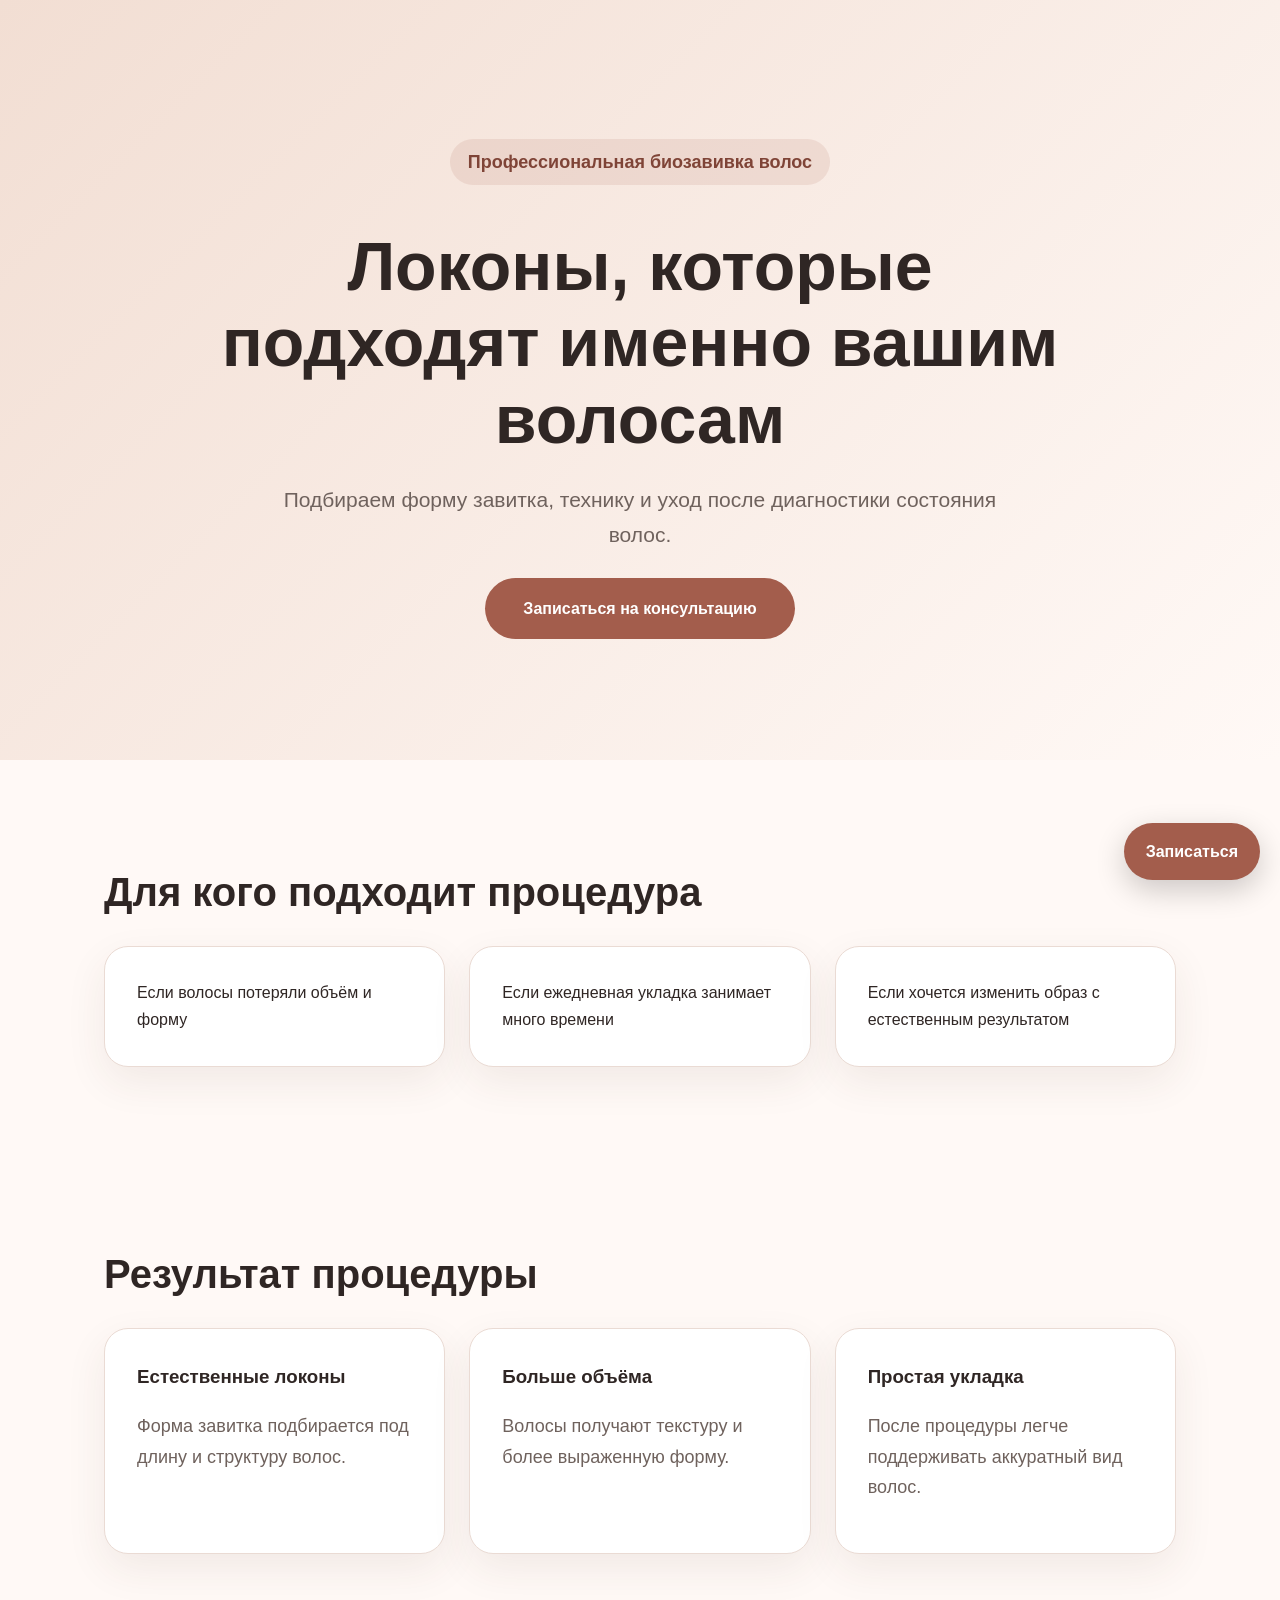
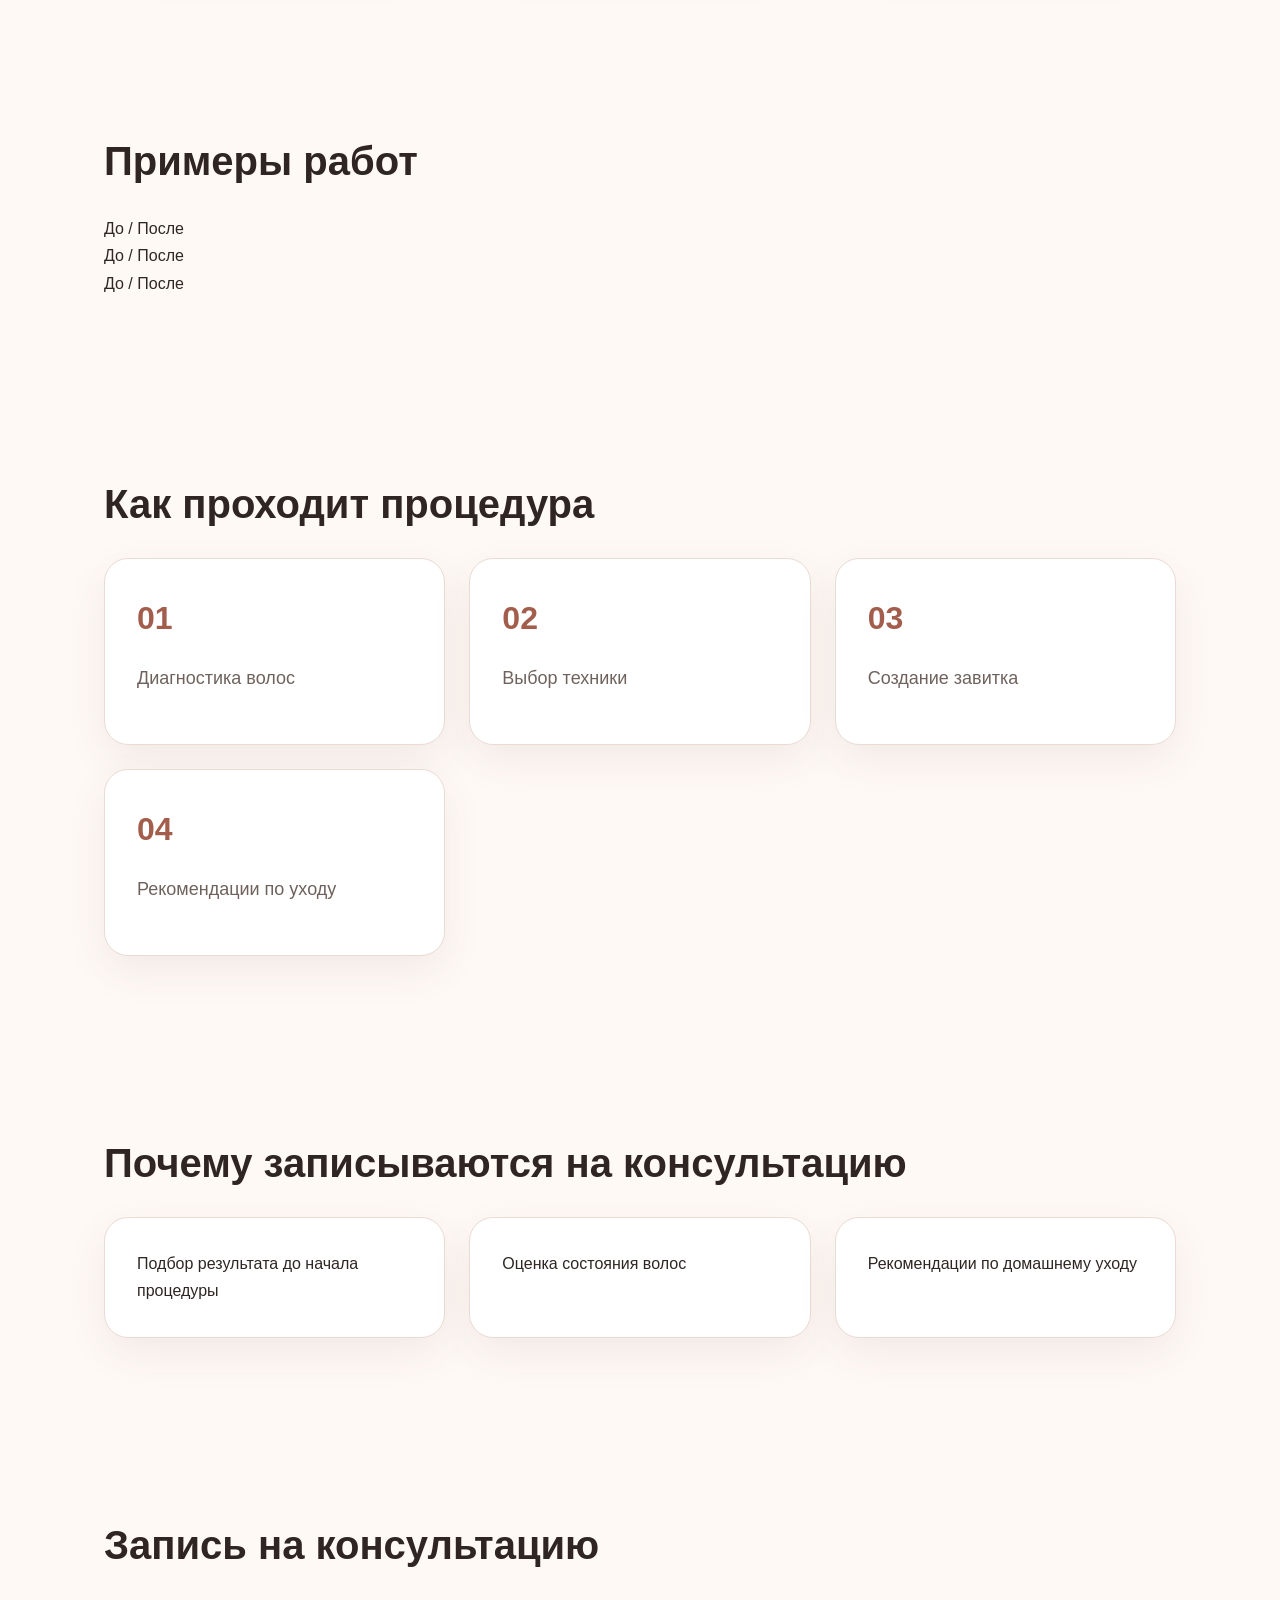
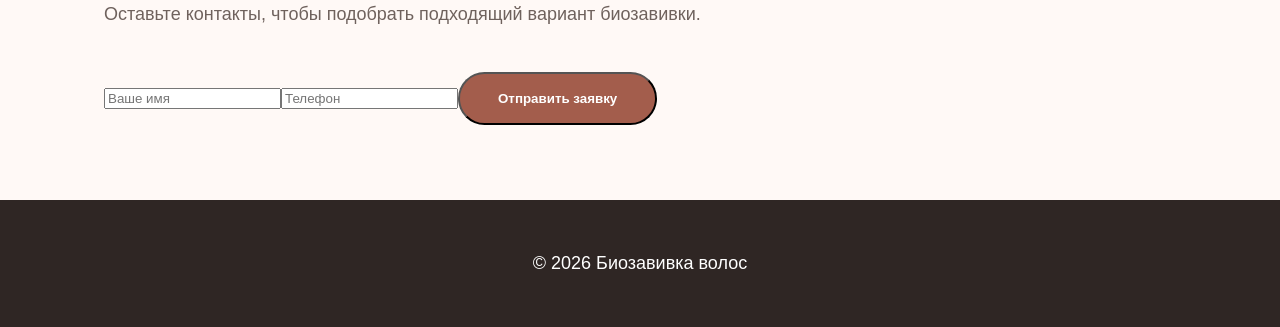
==== index.html @ f4e500db "Connect form interaction script" ====
<!DOCTYPE html>
<html lang="ru">
<head>
<meta charset="UTF-8">
<meta name="viewport" content="width=device-width, initial-scale=1.0">
<title>Биозавивка волос — естественные локоны</title>
<meta name="description" content="Биозавивка волос с индивидуальным подбором завитка, консультацией мастера и уходом после процедуры.">
<meta property="og:title" content="Биозавивка волос — естественные локоны">
<meta property="og:description" content="Подбор техники биозавивки под структуру и длину волос.">
<meta property="og:type" content="website">
<link rel="icon" href="favicon.svg" type="image/svg+xml">
<link rel="stylesheet" href="style.css">
<script type="application/ld+json">
{"@context":"https://schema.org","@type":"BeautySalon","name":"Биозавивка волос","description":"Процедура биозавивки волос с подбором техники и уходом.","serviceType":"Биозавивка волос"}
</script>
</head>
<body>
<header class="hero"><div class="container"><p class="label">Профессиональная биозавивка волос</p><h1>Локоны, которые подходят именно вашим волосам</h1><p class="lead">Подбираем форму завитка, технику и уход после диагностики состояния волос.</p><a class="button" href="#contact">Записаться на консультацию</a></div></header>

<section class="container"><h2>Для кого подходит процедура</h2><div class="cards"><article class="card">Если волосы потеряли объём и форму</article><article class="card">Если ежедневная укладка занимает много времени</article><article class="card">Если хочется изменить образ с естественным результатом</article></div></section>

<section class="container"><h2>Результат процедуры</h2><div class="cards"><article class="card"><h3>Естественные локоны</h3><p>Форма завитка подбирается под длину и структуру волос.</p></article><article class="card"><h3>Больше объёма</h3><p>Волосы получают текстуру и более выраженную форму.</p></article><article class="card"><h3>Простая укладка</h3><p>После процедуры легче поддерживать аккуратный вид волос.</p></article></div></section>

<section class="container"><h2>Примеры работ</h2><div class="gallery"><div class="photo">До / После</div><div class="photo">До / После</div><div class="photo">До / После</div></div></section>

<section class="container"><h2>Как проходит процедура</h2><div class="steps"><div><b>01</b><p>Диагностика волос</p></div><div><b>02</b><p>Выбор техники</p></div><div><b>03</b><p>Создание завитка</p></div><div><b>04</b><p>Рекомендации по уходу</p></div></div></section>

<section class="container"><h2>Почему записываются на консультацию</h2><div class="cards"><article class="card">Подбор результата до начала процедуры</article><article class="card">Оценка состояния волос</article><article class="card">Рекомендации по домашнему уходу</article></div></section>

<section class="container" id="contact"><h2>Запись на консультацию</h2><p>Оставьте контакты, чтобы подобрать подходящий вариант биозавивки.</p><form class="contact-form"><input type="text" placeholder="Ваше имя"><input type="tel" placeholder="Телефон"><button class="button" type="button">Отправить заявку</button></form></section>

<a class="mobile-contact" href="#contact">Записаться</a><footer><p>© 2026 Биозавивка волос</p></footer>
<script src="script.js"></script>
</body>
</html>
---- style.css ----
* { box-sizing: border-box; }

:root {
  --bg: #fff9f6;
  --card: #ffffff;
  --text: #2f2624;
  --muted: #6f625d;
  --accent: #a35d4c;
  --accent-dark: #7f4437;
  --line: #eadbd4;
  --soft: #f6ebe5;
}

body {
  margin: 0;
  font-family: Arial, Helvetica, sans-serif;
  color: var(--text);
  background: var(--bg);
  line-height: 1.7;
}

.container {
  max-width: 1120px;
  margin: 0 auto;
  padding: 75px 24px;
}

.hero {
  min-height: 760px;
  display: flex;
  align-items: center;
  background: linear-gradient(135deg, #f2ded3, #fff9f6);
  position: relative;
}

.hero .container {
  max-width: 900px;
  text-align: center;
}

.label {
  display: inline-block;
  padding: 8px 18px;
  border-radius: 30px;
  background: rgba(163,93,76,.12);
  color: var(--accent-dark);
  font-weight: 700;
}

h1 {
  font-size: clamp(38px, 6vw, 68px);
  line-height: 1.12;
  margin: 25px 0;
}

h2 {
  font-size: clamp(28px, 4vw, 40px);
  line-height: 1.2;
  margin-bottom: 30px;
}

h3 {
  margin-top: 0;
}

p {
  color: var(--muted);
  font-size: 18px;
}

.lead {
  max-width: 760px;
  margin: 0 auto;
  font-size: 21px;
}

.button {
  display: inline-block;
  margin-top: 25px;
  background: var(--accent);
  color: #fff;
  padding: 17px 38px;
  border-radius: 50px;
  text-decoration: none;
  font-weight: 700;
  transition: .3s;
}

.button:hover {
  background: var(--accent-dark);
}

.cards,
.steps {
  display: grid;
  grid-template-columns: repeat(auto-fit, minmax(260px, 1fr));
  gap: 24px;
}

.card,
.steps div {
  background: var(--card);
  padding: 32px;
  border-radius: 24px;
  border: 1px solid var(--line);
  box-shadow: 0 15px 40px rgba(80,50,40,.08);
}

.steps b {
  display: block;
  font-size: 32px;
  color: var(--accent);
}

details {
  background: var(--card);
  border: 1px solid var(--line);
  border-radius: 16px;
  padding: 22px;
  margin-bottom: 15px;
}

summary {
  cursor: pointer;
  font-weight: 700;
}

.contact {
  text-align: center;
  background: var(--soft);
  border-radius: 30px;
  margin-bottom: 40px;
}

footer {
  background: #2f2624;
  color: white;
  text-align: center;
  padding: 30px;
}

footer p {
  color: white;
}

.mobile-contact {
  position: fixed;
  right: 20px;
  bottom: 20px;
  z-index: 10;
  background: var(--accent);
  color: white;
  padding: 15px 22px;
  border-radius: 40px;
  text-decoration: none;
  font-weight: 700;
  box-shadow: 0 10px 30px rgba(0,0,0,.2);
}

@media (max-width: 600px) {
  .container {
    padding: 45px 18px;
  }

  .hero {
    min-height: 620px;
  }

  h1 {
    font-size: 36px;
  }

  .mobile-contact {
    left: 18px;
    right: 18px;
    text-align: center;
  }
}
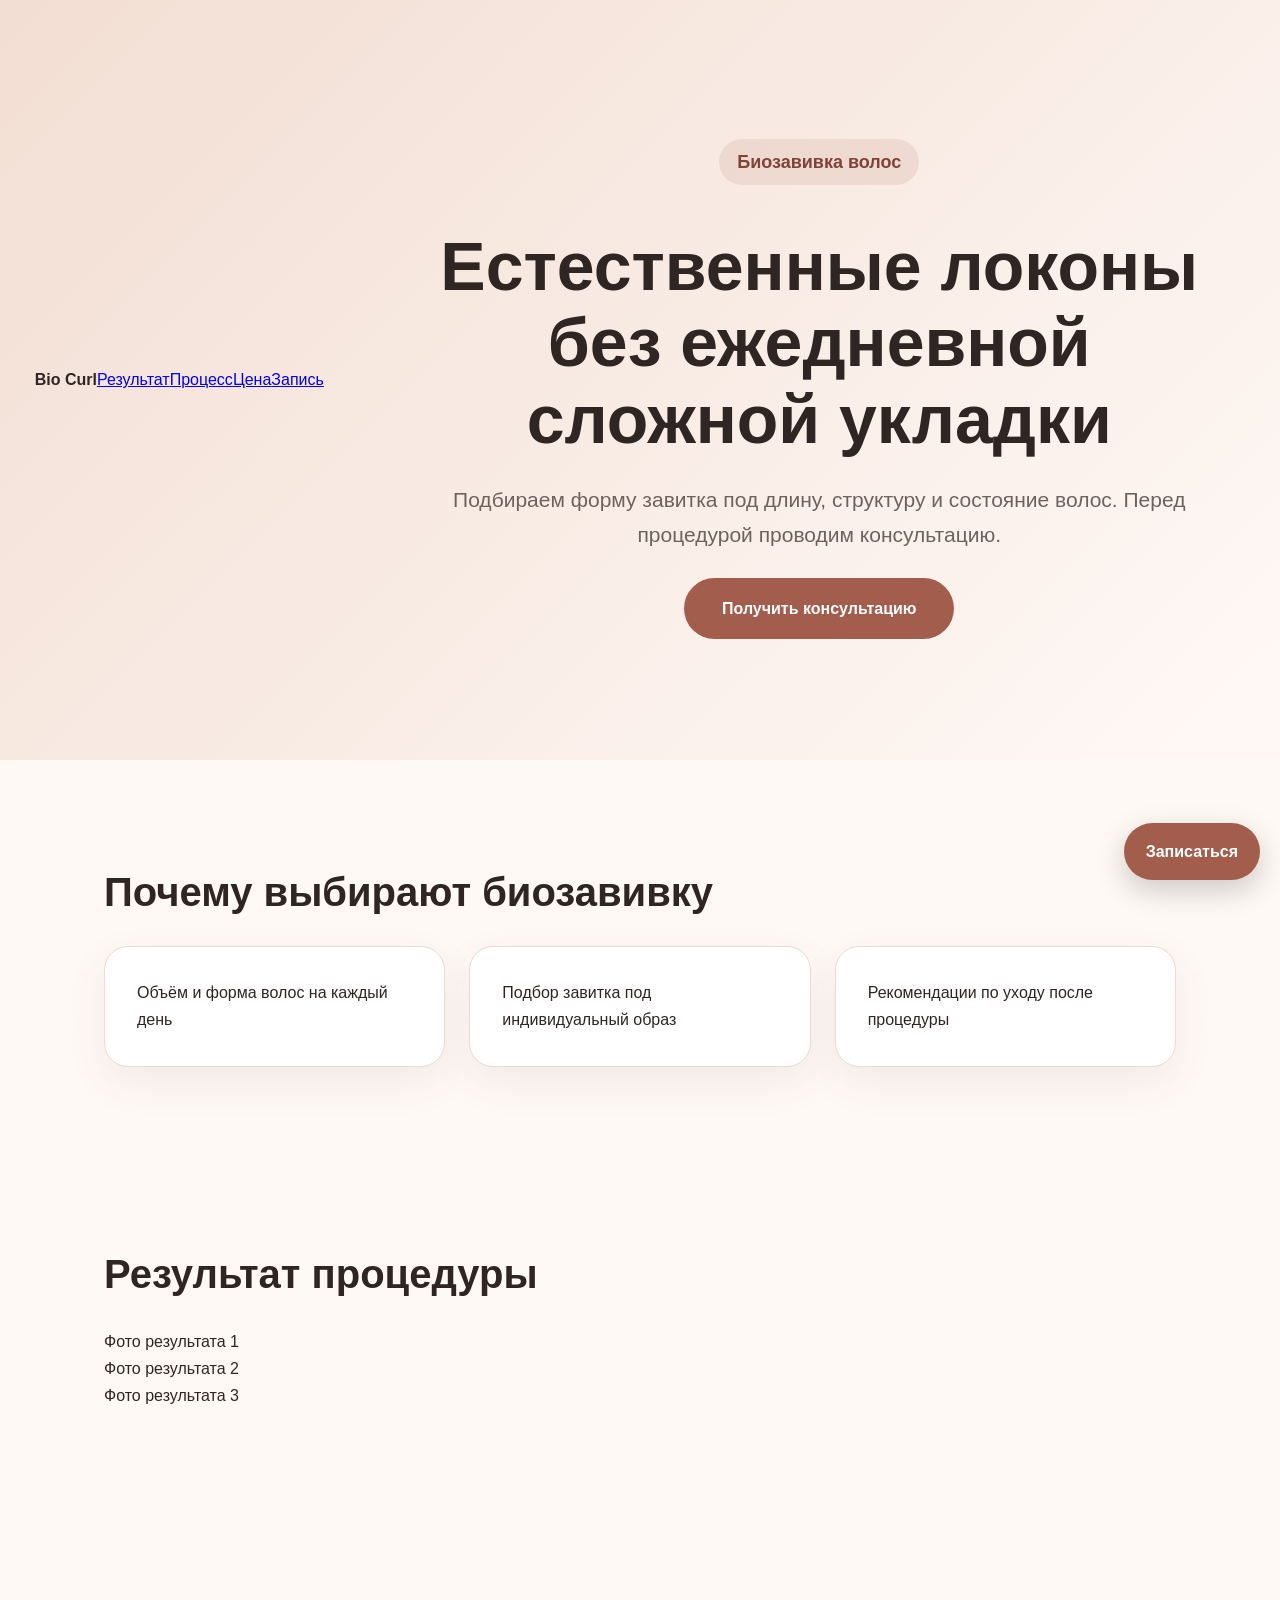
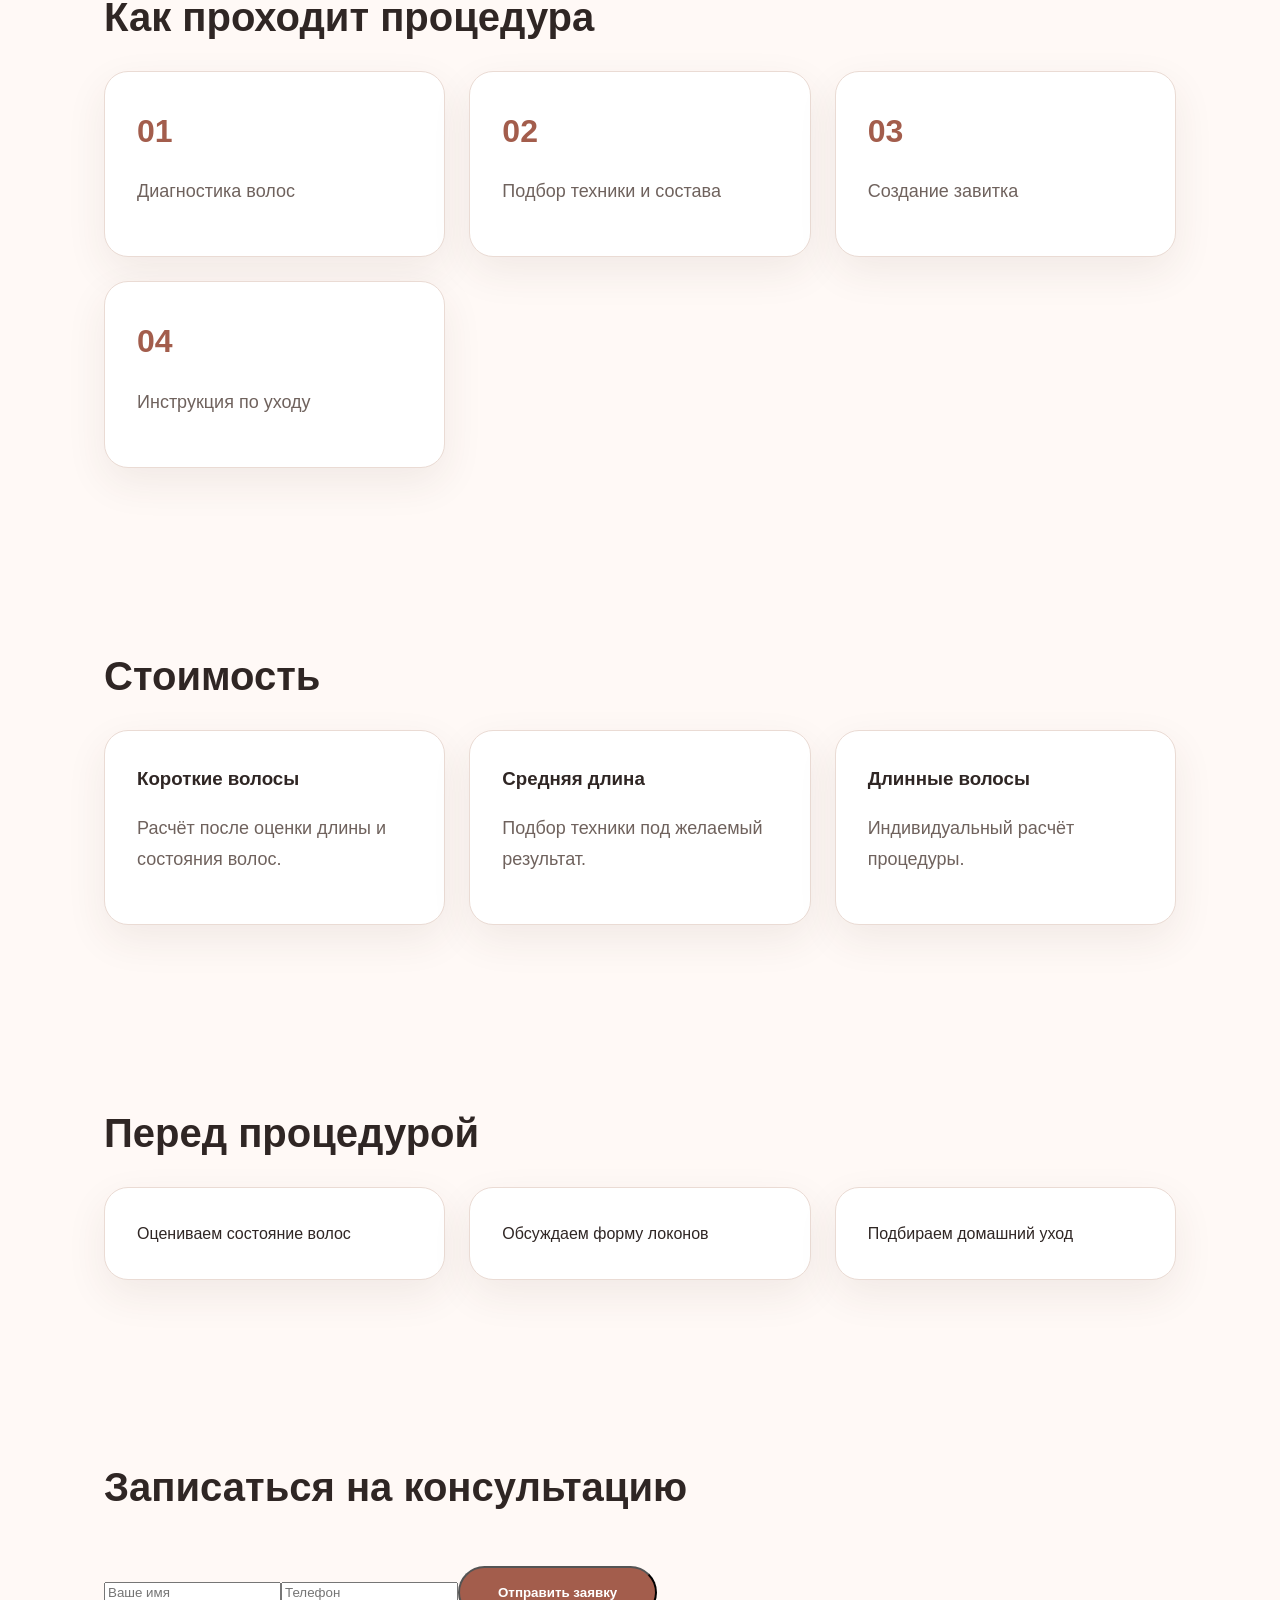
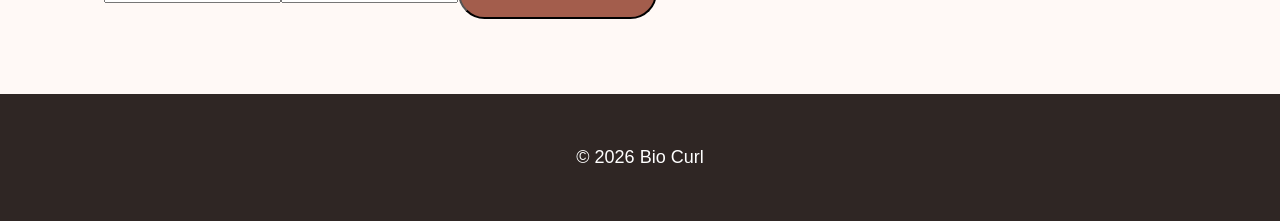
==== commit 914f755f: "Improve landing page sales structure" ====
--- a/index.html
+++ b/index.html
@@ -4,32 +4,22 @@
 <meta charset="UTF-8">
 <meta name="viewport" content="width=device-width, initial-scale=1.0">
 <title>Биозавивка волос — естественные локоны</title>
-<meta name="description" content="Биозавивка волос с индивидуальным подбором завитка, консультацией мастера и уходом после процедуры.">
-<meta property="og:title" content="Биозавивка волос — естественные локоны">
-<meta property="og:description" content="Подбор техники биозавивки под структуру и длину волос.">
-<meta property="og:type" content="website">
+<meta name="description" content="Биозавивка волос с подбором техники, консультацией мастера и уходом после процедуры.">
 <link rel="icon" href="favicon.svg" type="image/svg+xml">
 <link rel="stylesheet" href="style.css">
-<script type="application/ld+json">
-{"@context":"https://schema.org","@type":"BeautySalon","name":"Биозавивка волос","description":"Процедура биозавивки волос с подбором техники и уходом.","serviceType":"Биозавивка волос"}
-</script>
 </head>
 <body>
-<header class="hero"><div class="container"><p class="label">Профессиональная биозавивка волос</p><h1>Локоны, которые подходят именно вашим волосам</h1><p class="lead">Подбираем форму завитка, технику и уход после диагностики состояния волос.</p><a class="button" href="#contact">Записаться на консультацию</a></div></header>
-
-<section class="container"><h2>Для кого подходит процедура</h2><div class="cards"><article class="card">Если волосы потеряли объём и форму</article><article class="card">Если ежедневная укладка занимает много времени</article><article class="card">Если хочется изменить образ с естественным результатом</article></div></section>
-
-<section class="container"><h2>Результат процедуры</h2><div class="cards"><article class="card"><h3>Естественные локоны</h3><p>Форма завитка подбирается под длину и структуру волос.</p></article><article class="card"><h3>Больше объёма</h3><p>Волосы получают текстуру и более выраженную форму.</p></article><article class="card"><h3>Простая укладка</h3><p>После процедуры легче поддерживать аккуратный вид волос.</p></article></div></section>
-
-<section class="container"><h2>Примеры работ</h2><div class="gallery"><div class="photo">До / После</div><div class="photo">До / После</div><div class="photo">До / После</div></div></section>
-
-<section class="container"><h2>Как проходит процедура</h2><div class="steps"><div><b>01</b><p>Диагностика волос</p></div><div><b>02</b><p>Выбор техники</p></div><div><b>03</b><p>Создание завитка</p></div><div><b>04</b><p>Рекомендации по уходу</p></div></div></section>
-
-<section class="container"><h2>Почему записываются на консультацию</h2><div class="cards"><article class="card">Подбор результата до начала процедуры</article><article class="card">Оценка состояния волос</article><article class="card">Рекомендации по домашнему уходу</article></div></section>
-
-<section class="container" id="contact"><h2>Запись на консультацию</h2><p>Оставьте контакты, чтобы подобрать подходящий вариант биозавивки.</p><form class="contact-form"><input type="text" placeholder="Ваше имя"><input type="tel" placeholder="Телефон"><button class="button" type="button">Отправить заявку</button></form></section>
-
-<a class="mobile-contact" href="#contact">Записаться</a><footer><p>© 2026 Биозавивка волос</p></footer>
+<header class="hero">
+<nav class="container nav"><strong>Bio Curl</strong><a href="#results">Результат</a><a href="#process">Процесс</a><a href="#price">Цена</a><a href="#contact">Запись</a></nav>
+<div class="container"><p class="label">Биозавивка волос</p><h1>Естественные локоны без ежедневной сложной укладки</h1><p class="lead">Подбираем форму завитка под длину, структуру и состояние волос. Перед процедурой проводим консультацию.</p><a class="button" href="#contact">Получить консультацию</a></div>
+</header>
+<section class="container"><h2>Почему выбирают биозавивку</h2><div class="cards"><div class="card">Объём и форма волос на каждый день</div><div class="card">Подбор завитка под индивидуальный образ</div><div class="card">Рекомендации по уходу после процедуры</div></div></section>
+<section class="container" id="results"><h2>Результат процедуры</h2><div class="gallery"><div class="photo">Фото результата 1</div><div class="photo">Фото результата 2</div><div class="photo">Фото результата 3</div></div></section>
+<section class="container" id="process"><h2>Как проходит процедура</h2><div class="steps"><div><b>01</b><p>Диагностика волос</p></div><div><b>02</b><p>Подбор техники и состава</p></div><div><b>03</b><p>Создание завитка</p></div><div><b>04</b><p>Инструкция по уходу</p></div></div></section>
+<section class="container" id="price"><h2>Стоимость</h2><div class="cards"><div class="card"><h3>Короткие волосы</h3><p>Расчёт после оценки длины и состояния волос.</p></div><div class="card"><h3>Средняя длина</h3><p>Подбор техники под желаемый результат.</p></div><div class="card"><h3>Длинные волосы</h3><p>Индивидуальный расчёт процедуры.</p></div></div></section>
+<section class="container"><h2>Перед процедурой</h2><div class="cards"><div class="card">Оцениваем состояние волос</div><div class="card">Обсуждаем форму локонов</div><div class="card">Подбираем домашний уход</div></div></section>
+<section class="container" id="contact"><h2>Записаться на консультацию</h2><form class="contact-form"><input type="text" placeholder="Ваше имя"><input type="tel" placeholder="Телефон"><button class="button" type="button">Отправить заявку</button></form></section>
+<a class="mobile-contact" href="#contact">Записаться</a><footer><p>© 2026 Bio Curl</p></footer>
 <script src="script.js"></script>
 </body>
 </html>
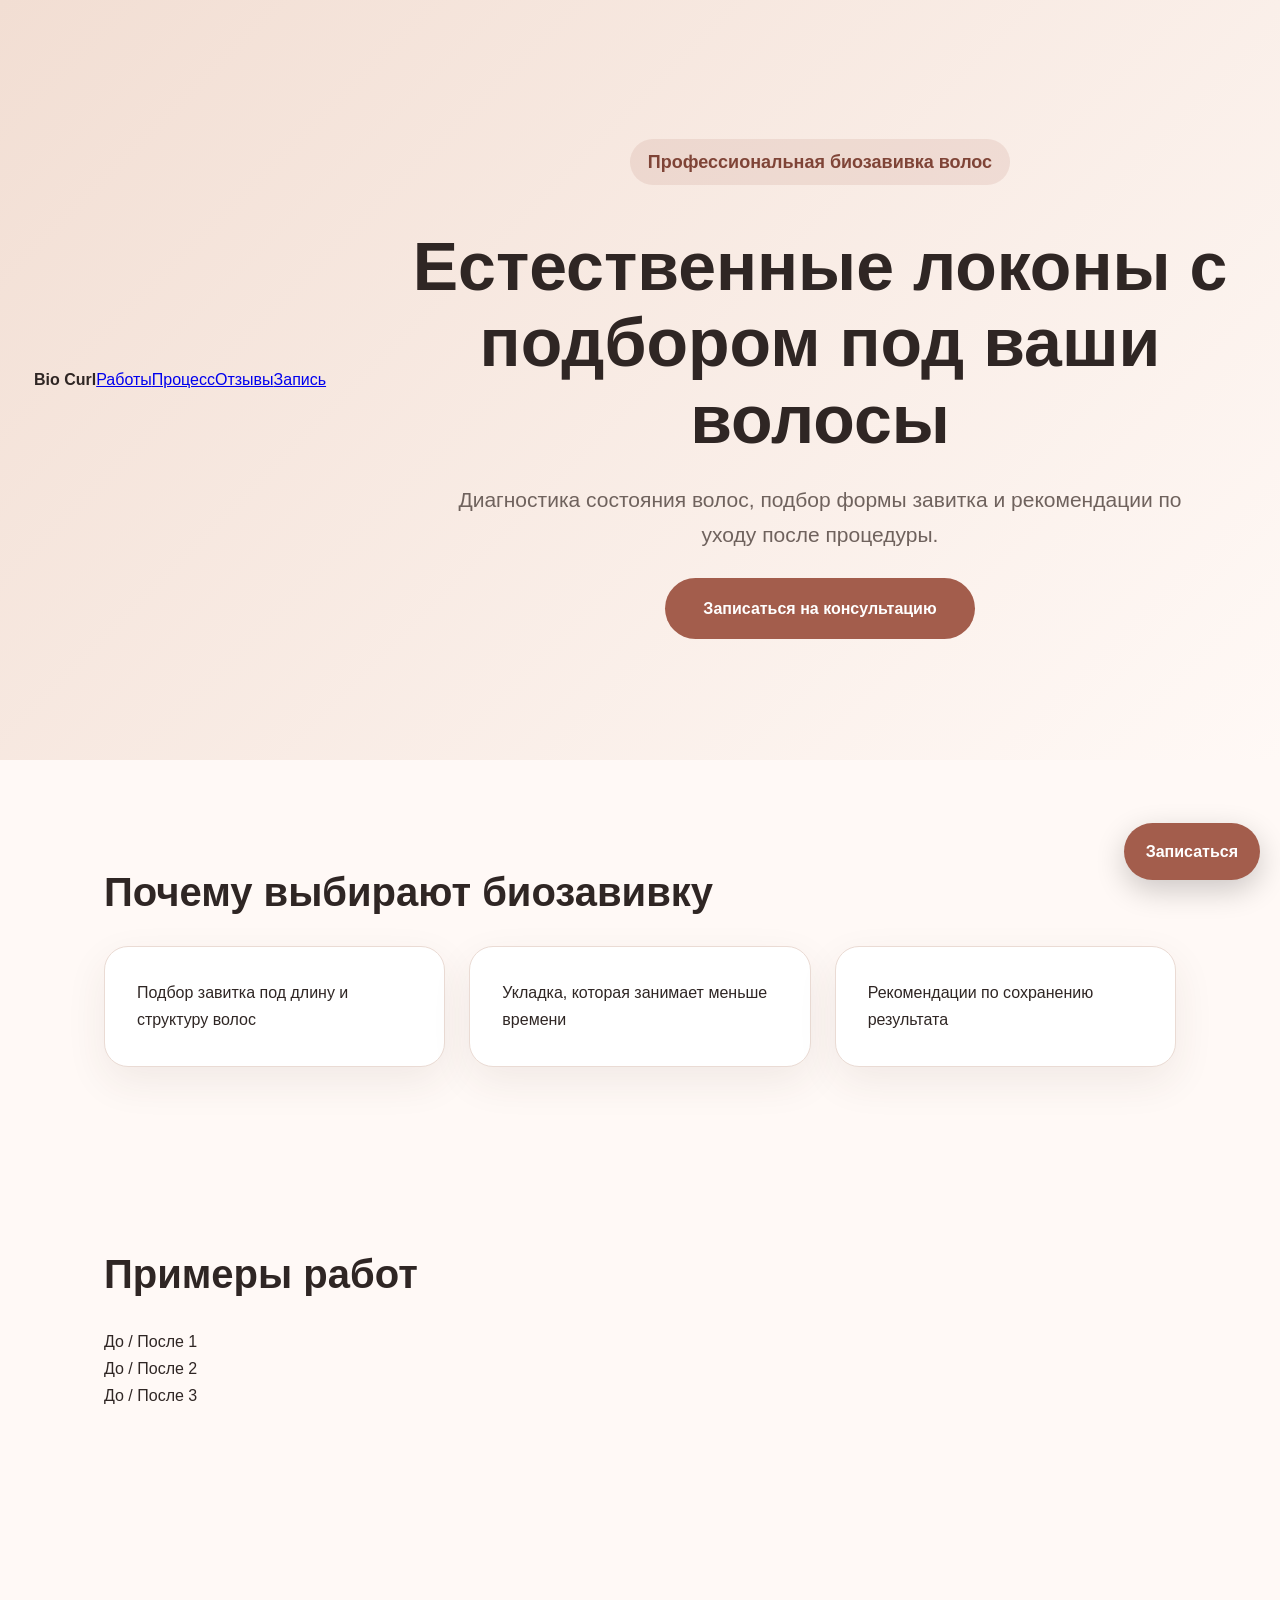
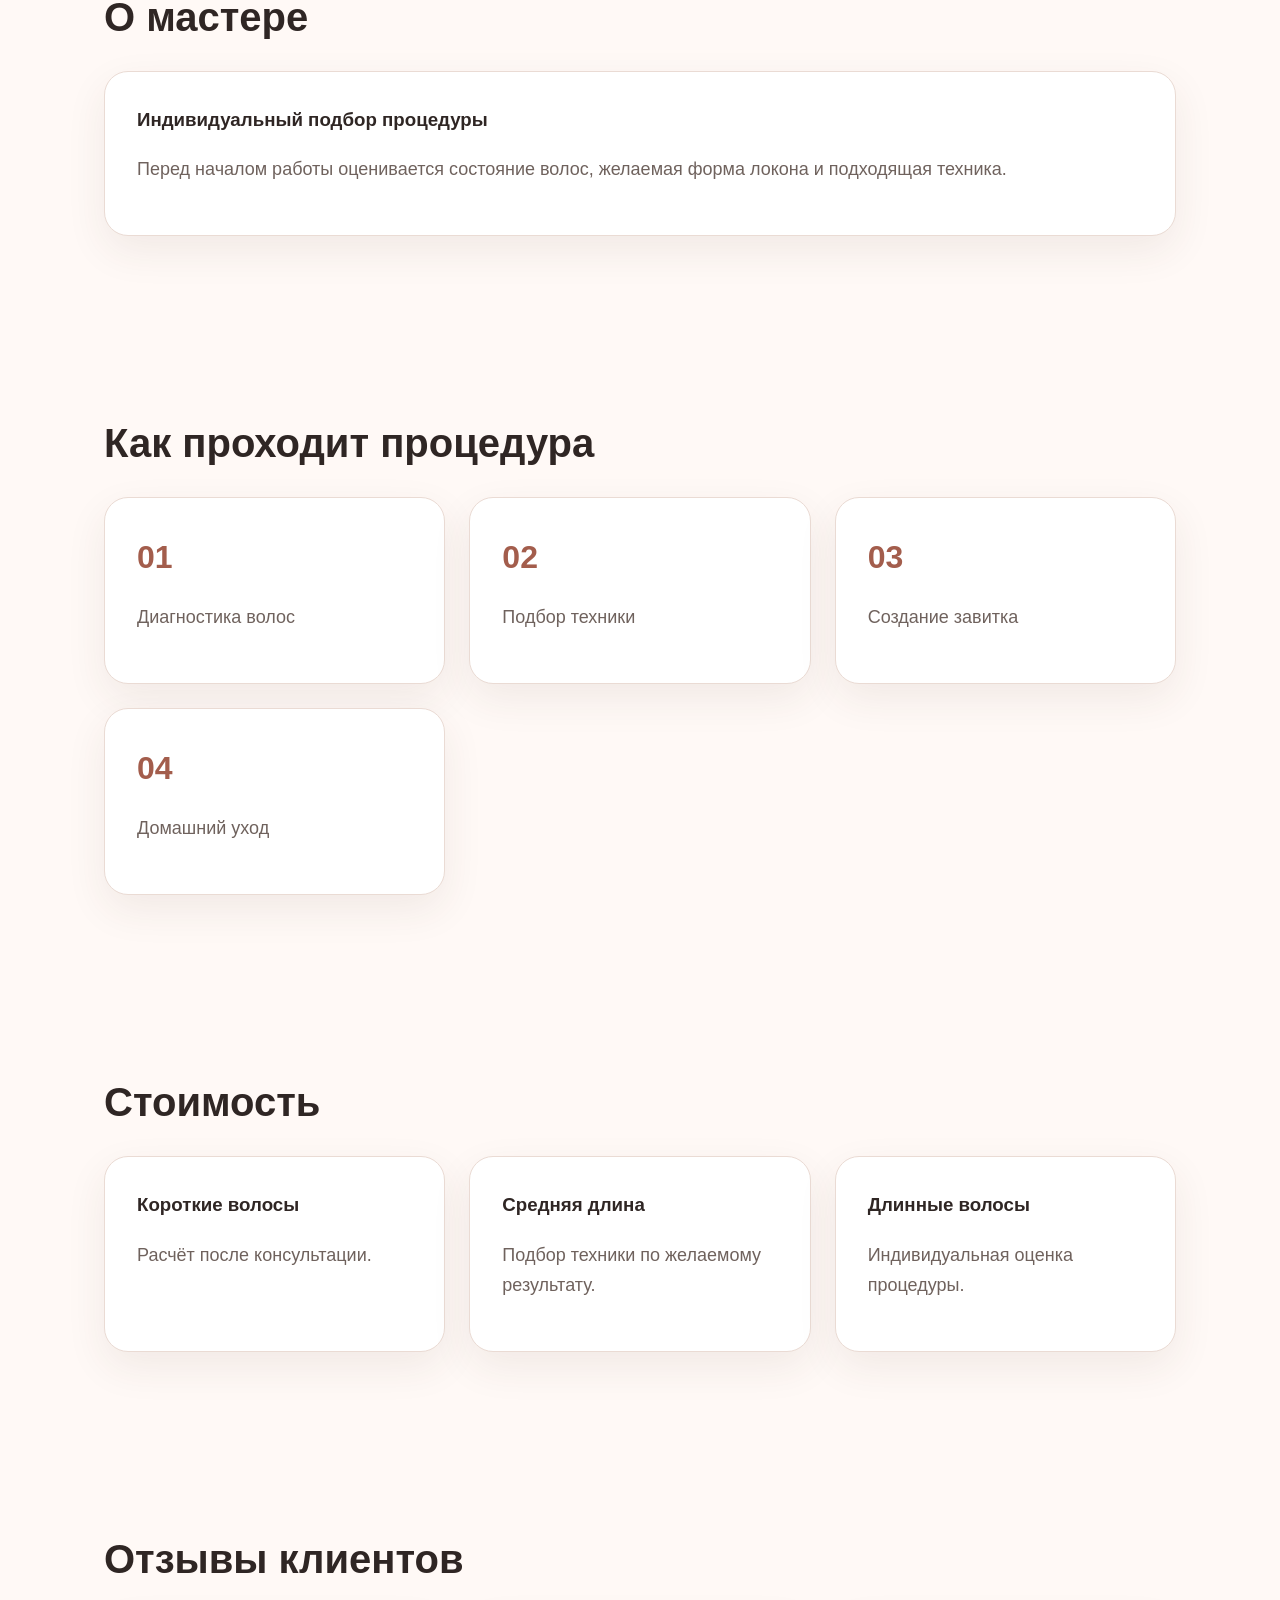
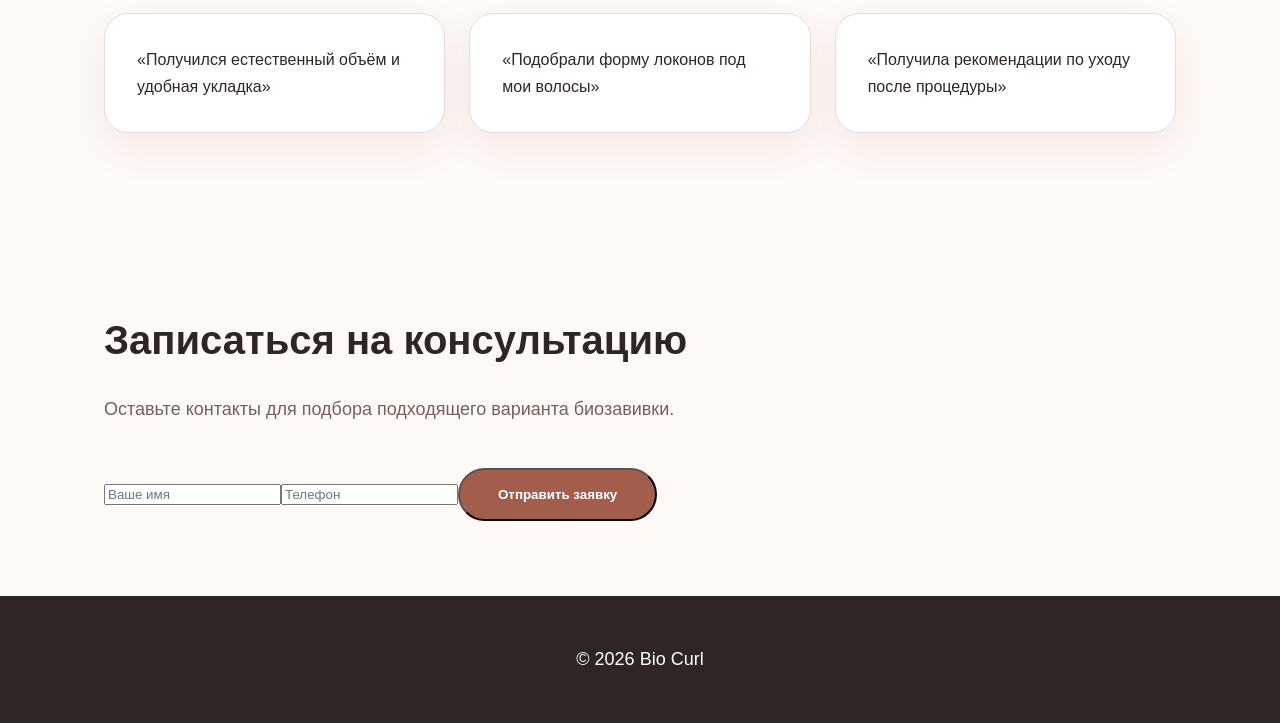
==== commit f88d416f: "Add trust and conversion sections to bio curl landing page" ====
--- a/index.html
+++ b/index.html
@@ -4,22 +4,37 @@
 <meta charset="UTF-8">
 <meta name="viewport" content="width=device-width, initial-scale=1.0">
 <title>Биозавивка волос — естественные локоны</title>
-<meta name="description" content="Биозавивка волос с подбором техники, консультацией мастера и уходом после процедуры.">
+<meta name="description" content="Профессиональная биозавивка волос с подбором техники, консультацией и уходом после процедуры.">
 <link rel="icon" href="favicon.svg" type="image/svg+xml">
 <link rel="stylesheet" href="style.css">
 </head>
 <body>
 <header class="hero">
-<nav class="container nav"><strong>Bio Curl</strong><a href="#results">Результат</a><a href="#process">Процесс</a><a href="#price">Цена</a><a href="#contact">Запись</a></nav>
-<div class="container"><p class="label">Биозавивка волос</p><h1>Естественные локоны без ежедневной сложной укладки</h1><p class="lead">Подбираем форму завитка под длину, структуру и состояние волос. Перед процедурой проводим консультацию.</p><a class="button" href="#contact">Получить консультацию</a></div>
+<nav class="container nav"><strong>Bio Curl</strong><a href="#results">Работы</a><a href="#process">Процесс</a><a href="#reviews">Отзывы</a><a href="#contact">Запись</a></nav>
+<div class="container">
+<p class="label">Профессиональная биозавивка волос</p>
+<h1>Естественные локоны с подбором под ваши волосы</h1>
+<p class="lead">Диагностика состояния волос, подбор формы завитка и рекомендации по уходу после процедуры.</p>
+<a class="button" href="#contact">Записаться на консультацию</a>
+</div>
 </header>
-<section class="container"><h2>Почему выбирают биозавивку</h2><div class="cards"><div class="card">Объём и форма волос на каждый день</div><div class="card">Подбор завитка под индивидуальный образ</div><div class="card">Рекомендации по уходу после процедуры</div></div></section>
-<section class="container" id="results"><h2>Результат процедуры</h2><div class="gallery"><div class="photo">Фото результата 1</div><div class="photo">Фото результата 2</div><div class="photo">Фото результата 3</div></div></section>
-<section class="container" id="process"><h2>Как проходит процедура</h2><div class="steps"><div><b>01</b><p>Диагностика волос</p></div><div><b>02</b><p>Подбор техники и состава</p></div><div><b>03</b><p>Создание завитка</p></div><div><b>04</b><p>Инструкция по уходу</p></div></div></section>
-<section class="container" id="price"><h2>Стоимость</h2><div class="cards"><div class="card"><h3>Короткие волосы</h3><p>Расчёт после оценки длины и состояния волос.</p></div><div class="card"><h3>Средняя длина</h3><p>Подбор техники под желаемый результат.</p></div><div class="card"><h3>Длинные волосы</h3><p>Индивидуальный расчёт процедуры.</p></div></div></section>
-<section class="container"><h2>Перед процедурой</h2><div class="cards"><div class="card">Оцениваем состояние волос</div><div class="card">Обсуждаем форму локонов</div><div class="card">Подбираем домашний уход</div></div></section>
-<section class="container" id="contact"><h2>Записаться на консультацию</h2><form class="contact-form"><input type="text" placeholder="Ваше имя"><input type="tel" placeholder="Телефон"><button class="button" type="button">Отправить заявку</button></form></section>
-<a class="mobile-contact" href="#contact">Записаться</a><footer><p>© 2026 Bio Curl</p></footer>
+
+<section class="container"><h2>Почему выбирают биозавивку</h2><div class="cards"><div class="card">Подбор завитка под длину и структуру волос</div><div class="card">Укладка, которая занимает меньше времени</div><div class="card">Рекомендации по сохранению результата</div></div></section>
+
+<section class="container" id="results"><h2>Примеры работ</h2><div class="gallery"><div class="photo">До / После 1</div><div class="photo">До / После 2</div><div class="photo">До / После 3</div></div></section>
+
+<section class="container"><h2>О мастере</h2><div class="card"><h3>Индивидуальный подбор процедуры</h3><p>Перед началом работы оценивается состояние волос, желаемая форма локона и подходящая техника.</p></div></section>
+
+<section class="container" id="process"><h2>Как проходит процедура</h2><div class="steps"><div><b>01</b><p>Диагностика волос</p></div><div><b>02</b><p>Подбор техники</p></div><div><b>03</b><p>Создание завитка</p></div><div><b>04</b><p>Домашний уход</p></div></div></section>
+
+<section class="container"><h2>Стоимость</h2><div class="cards"><div class="card"><h3>Короткие волосы</h3><p>Расчёт после консультации.</p></div><div class="card"><h3>Средняя длина</h3><p>Подбор техники по желаемому результату.</p></div><div class="card"><h3>Длинные волосы</h3><p>Индивидуальная оценка процедуры.</p></div></div></section>
+
+<section class="container" id="reviews"><h2>Отзывы клиентов</h2><div class="cards"><div class="card">«Получился естественный объём и удобная укладка»</div><div class="card">«Подобрали форму локонов под мои волосы»</div><div class="card">«Получила рекомендации по уходу после процедуры»</div></div></section>
+
+<section class="container" id="contact"><h2>Записаться на консультацию</h2><p>Оставьте контакты для подбора подходящего варианта биозавивки.</p><form class="contact-form"><input type="text" placeholder="Ваше имя"><input type="tel" placeholder="Телефон"><button class="button" type="button">Отправить заявку</button></form></section>
+
+<a class="mobile-contact" href="#contact">Записаться</a>
+<footer><p>© 2026 Bio Curl</p></footer>
 <script src="script.js"></script>
 </body>
 </html>
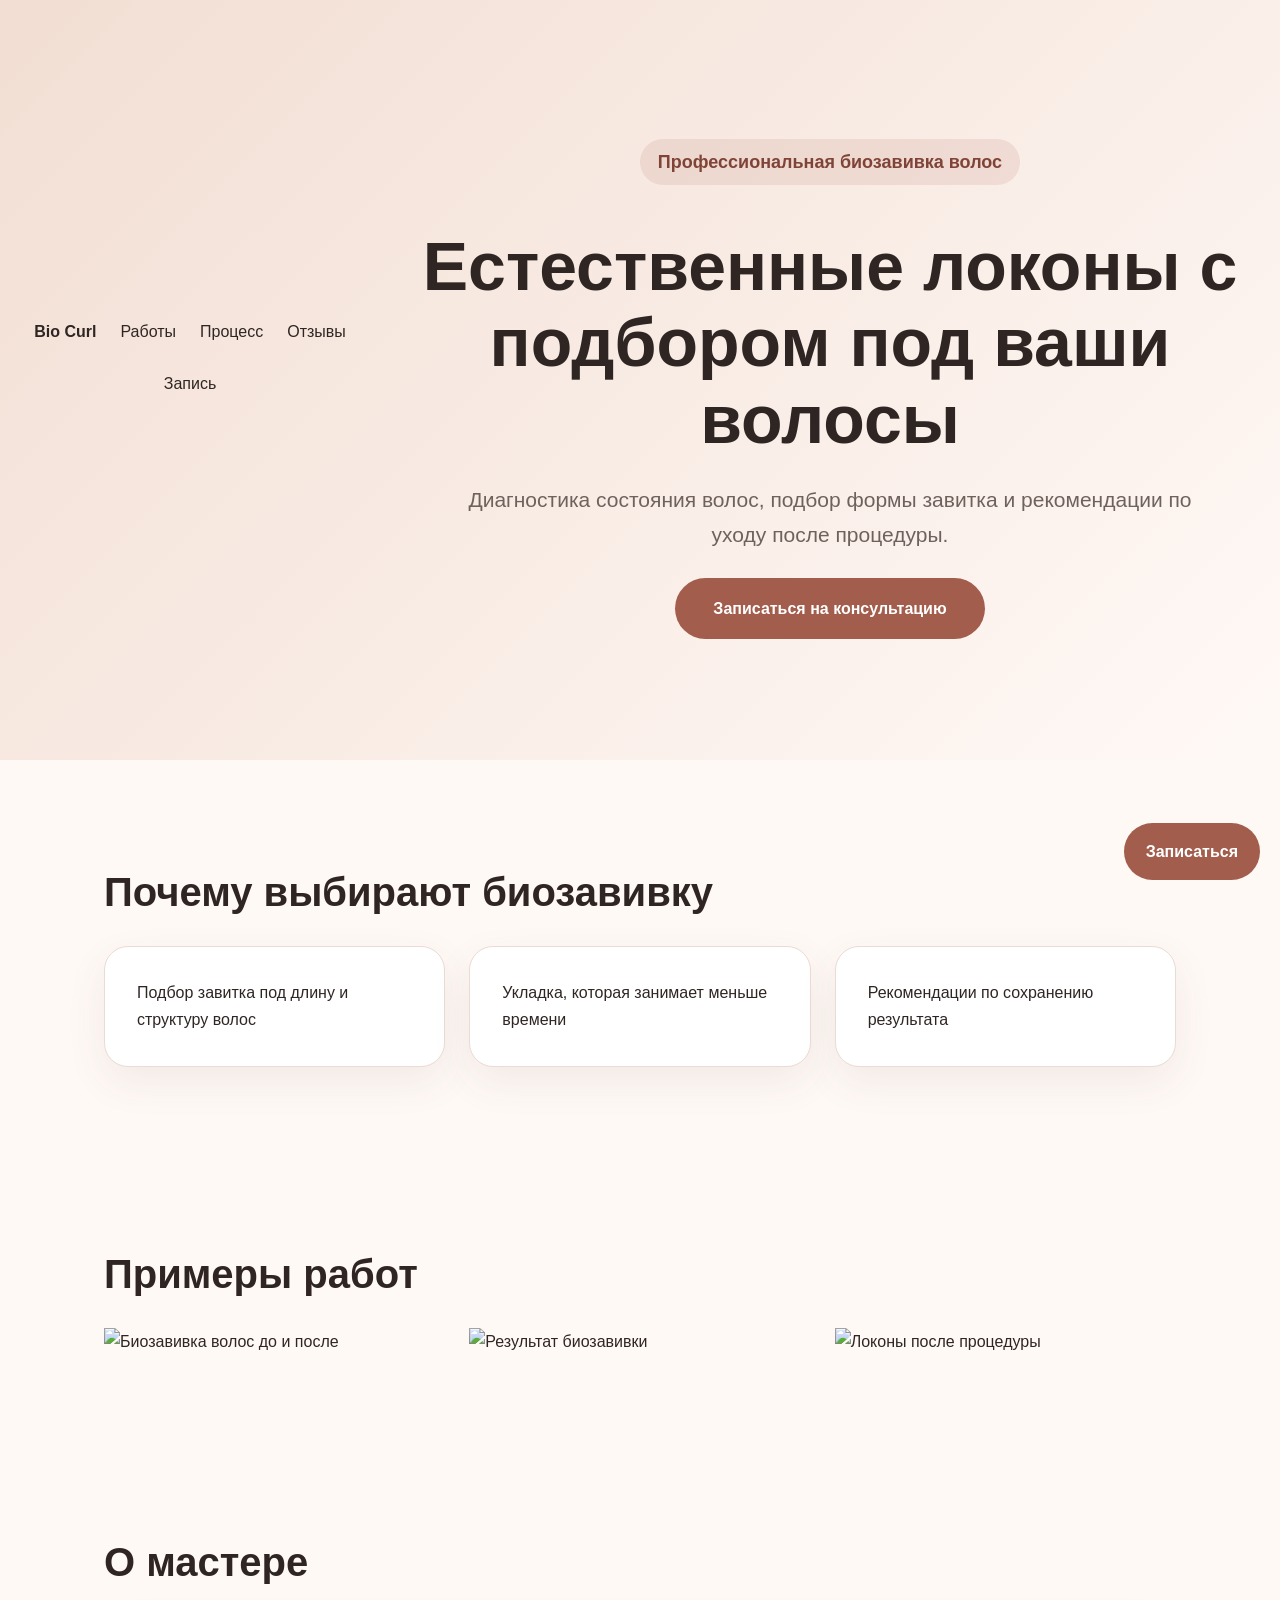
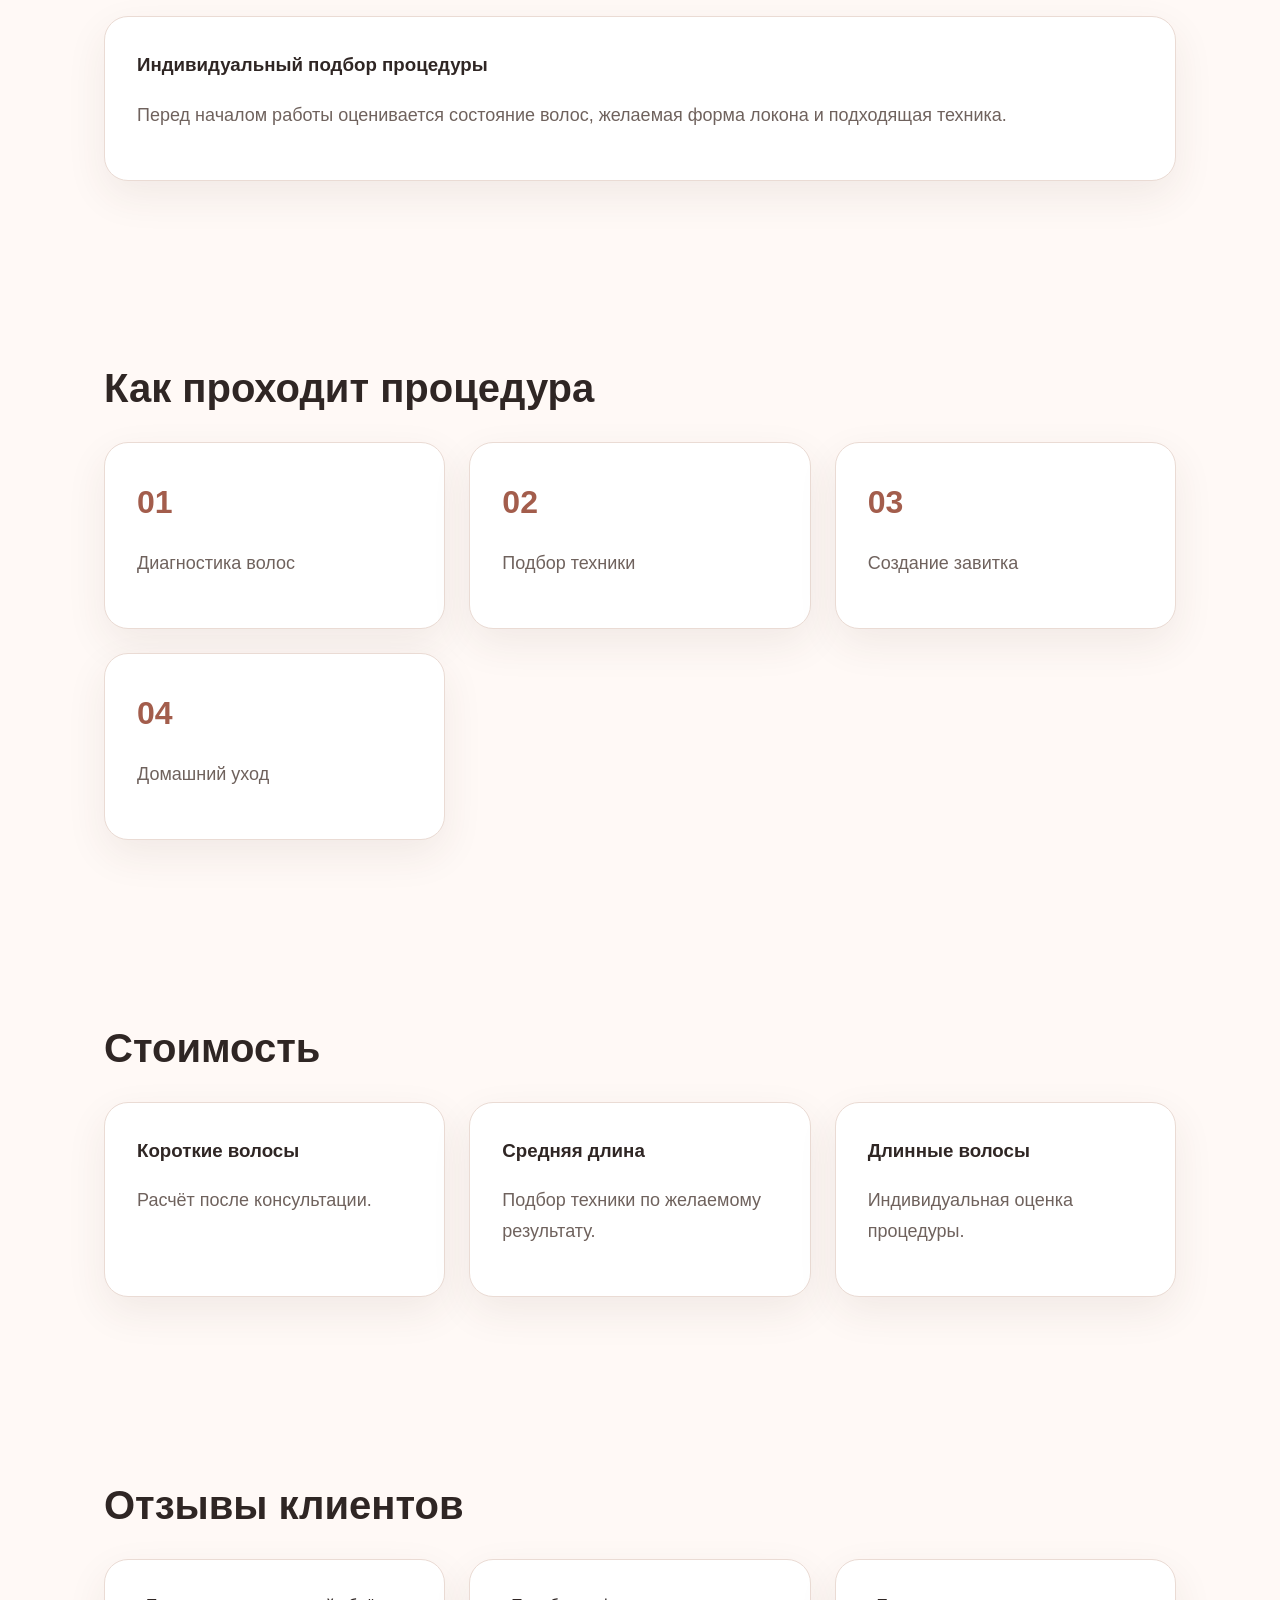
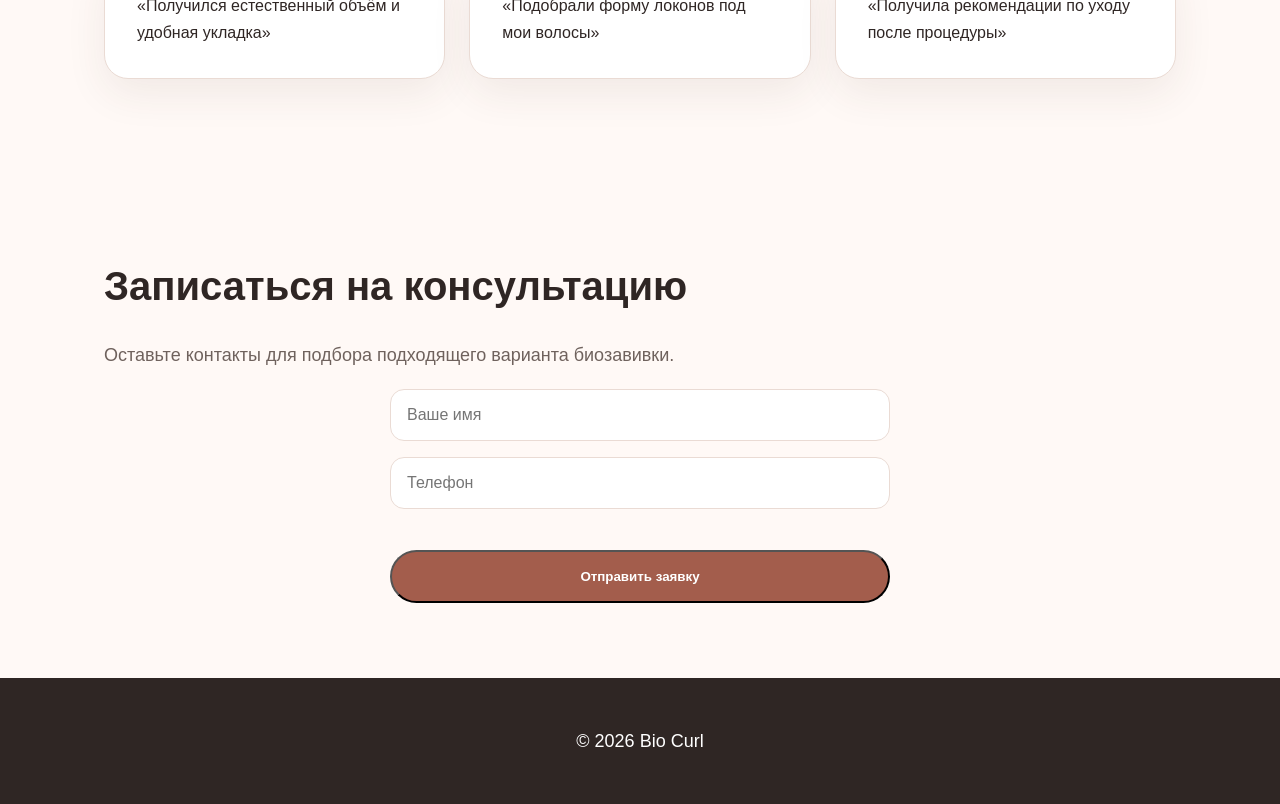
==== commit 30240e4a: "Replace gallery placeholders with image structure" ====
--- a/index.html
+++ b/index.html
@@ -11,30 +11,14 @@
 <body>
 <header class="hero">
 <nav class="container nav"><strong>Bio Curl</strong><a href="#results">Работы</a><a href="#process">Процесс</a><a href="#reviews">Отзывы</a><a href="#contact">Запись</a></nav>
-<div class="container">
-<p class="label">Профессиональная биозавивка волос</p>
-<h1>Естественные локоны с подбором под ваши волосы</h1>
-<p class="lead">Диагностика состояния волос, подбор формы завитка и рекомендации по уходу после процедуры.</p>
-<a class="button" href="#contact">Записаться на консультацию</a>
-</div>
+<div class="container"><p class="label">Профессиональная биозавивка волос</p><h1>Естественные локоны с подбором под ваши волосы</h1><p class="lead">Диагностика состояния волос, подбор формы завитка и рекомендации по уходу после процедуры.</p><a class="button" href="#contact">Записаться на консультацию</a></div>
 </header>
-
 <section class="container"><h2>Почему выбирают биозавивку</h2><div class="cards"><div class="card">Подбор завитка под длину и структуру волос</div><div class="card">Укладка, которая занимает меньше времени</div><div class="card">Рекомендации по сохранению результата</div></div></section>
-
-<section class="container" id="results"><h2>Примеры работ</h2><div class="gallery"><div class="photo">До / После 1</div><div class="photo">До / После 2</div><div class="photo">До / После 3</div></div></section>
-
+<section class="container" id="results"><h2>Примеры работ</h2><div class="gallery"><img src="assets/images/before-after-1.jpg" alt="Биозавивка волос до и после"><img src="assets/images/before-after-2.jpg" alt="Результат биозавивки"><img src="assets/images/before-after-3.jpg" alt="Локоны после процедуры"></div></section>
 <section class="container"><h2>О мастере</h2><div class="card"><h3>Индивидуальный подбор процедуры</h3><p>Перед началом работы оценивается состояние волос, желаемая форма локона и подходящая техника.</p></div></section>
-
 <section class="container" id="process"><h2>Как проходит процедура</h2><div class="steps"><div><b>01</b><p>Диагностика волос</p></div><div><b>02</b><p>Подбор техники</p></div><div><b>03</b><p>Создание завитка</p></div><div><b>04</b><p>Домашний уход</p></div></div></section>
-
 <section class="container"><h2>Стоимость</h2><div class="cards"><div class="card"><h3>Короткие волосы</h3><p>Расчёт после консультации.</p></div><div class="card"><h3>Средняя длина</h3><p>Подбор техники по желаемому результату.</p></div><div class="card"><h3>Длинные волосы</h3><p>Индивидуальная оценка процедуры.</p></div></div></section>
-
 <section class="container" id="reviews"><h2>Отзывы клиентов</h2><div class="cards"><div class="card">«Получился естественный объём и удобная укладка»</div><div class="card">«Подобрали форму локонов под мои волосы»</div><div class="card">«Получила рекомендации по уходу после процедуры»</div></div></section>
-
 <section class="container" id="contact"><h2>Записаться на консультацию</h2><p>Оставьте контакты для подбора подходящего варианта биозавивки.</p><form class="contact-form"><input type="text" placeholder="Ваше имя"><input type="tel" placeholder="Телефон"><button class="button" type="button">Отправить заявку</button></form></section>
-
-<a class="mobile-contact" href="#contact">Записаться</a>
-<footer><p>© 2026 Bio Curl</p></footer>
-<script src="script.js"></script>
-</body>
+<a class="mobile-contact" href="#contact">Записаться</a><footer><p>© 2026 Bio Curl</p></footer><script src="script.js"></script></body>
 </html>
--- a/style.css
+++ b/style.css
@@ -11,168 +11,29 @@
   --soft: #f6ebe5;
 }
 
-body {
-  margin: 0;
-  font-family: Arial, Helvetica, sans-serif;
-  color: var(--text);
-  background: var(--bg);
-  line-height: 1.7;
-}
-
-.container {
-  max-width: 1120px;
-  margin: 0 auto;
-  padding: 75px 24px;
-}
-
-.hero {
-  min-height: 760px;
-  display: flex;
-  align-items: center;
-  background: linear-gradient(135deg, #f2ded3, #fff9f6);
-  position: relative;
-}
-
-.hero .container {
-  max-width: 900px;
-  text-align: center;
-}
-
-.label {
-  display: inline-block;
-  padding: 8px 18px;
-  border-radius: 30px;
-  background: rgba(163,93,76,.12);
-  color: var(--accent-dark);
-  font-weight: 700;
-}
-
-h1 {
-  font-size: clamp(38px, 6vw, 68px);
-  line-height: 1.12;
-  margin: 25px 0;
-}
-
-h2 {
-  font-size: clamp(28px, 4vw, 40px);
-  line-height: 1.2;
-  margin-bottom: 30px;
-}
-
-h3 {
-  margin-top: 0;
-}
-
-p {
-  color: var(--muted);
-  font-size: 18px;
-}
-
-.lead {
-  max-width: 760px;
-  margin: 0 auto;
-  font-size: 21px;
-}
-
-.button {
-  display: inline-block;
-  margin-top: 25px;
-  background: var(--accent);
-  color: #fff;
-  padding: 17px 38px;
-  border-radius: 50px;
-  text-decoration: none;
-  font-weight: 700;
-  transition: .3s;
-}
-
-.button:hover {
-  background: var(--accent-dark);
-}
-
-.cards,
-.steps {
-  display: grid;
-  grid-template-columns: repeat(auto-fit, minmax(260px, 1fr));
-  gap: 24px;
-}
-
-.card,
-.steps div {
-  background: var(--card);
-  padding: 32px;
-  border-radius: 24px;
-  border: 1px solid var(--line);
-  box-shadow: 0 15px 40px rgba(80,50,40,.08);
-}
-
-.steps b {
-  display: block;
-  font-size: 32px;
-  color: var(--accent);
-}
-
-details {
-  background: var(--card);
-  border: 1px solid var(--line);
-  border-radius: 16px;
-  padding: 22px;
-  margin-bottom: 15px;
-}
-
-summary {
-  cursor: pointer;
-  font-weight: 700;
-}
-
-.contact {
-  text-align: center;
-  background: var(--soft);
-  border-radius: 30px;
-  margin-bottom: 40px;
-}
-
-footer {
-  background: #2f2624;
-  color: white;
-  text-align: center;
-  padding: 30px;
-}
-
-footer p {
-  color: white;
-}
-
-.mobile-contact {
-  position: fixed;
-  right: 20px;
-  bottom: 20px;
-  z-index: 10;
-  background: var(--accent);
-  color: white;
-  padding: 15px 22px;
-  border-radius: 40px;
-  text-decoration: none;
-  font-weight: 700;
-  box-shadow: 0 10px 30px rgba(0,0,0,.2);
-}
-
-@media (max-width: 600px) {
-  .container {
-    padding: 45px 18px;
-  }
-
-  .hero {
-    min-height: 620px;
-  }
-
-  h1 {
-    font-size: 36px;
-  }
-
-  .mobile-contact {
-    left: 18px;
-    right: 18px;
-    text-align: center;
-  }
-}
+body { margin: 0; font-family: Arial, Helvetica, sans-serif; color: var(--text); background: var(--bg); line-height: 1.7; }
+.container { max-width: 1120px; margin: 0 auto; padding: 75px 24px; }
+.hero { min-height: 760px; display:flex; align-items:center; background:linear-gradient(135deg,#f2ded3,#fff9f6); position:relative; }
+.hero .container { max-width:900px; text-align:center; }
+.nav { display:flex; gap:24px; align-items:center; justify-content:center; flex-wrap:wrap; padding-top:30px; }
+.nav a { color:var(--text); text-decoration:none; }
+.label { display:inline-block; padding:8px 18px; border-radius:30px; background:rgba(163,93,76,.12); color:var(--accent-dark); font-weight:700; }
+h1 { font-size:clamp(38px,6vw,68px); line-height:1.12; margin:25px 0; }
+h2 { font-size:clamp(28px,4vw,40px); line-height:1.2; margin-bottom:30px; }
+h3 { margin-top:0; }
+p { color:var(--muted); font-size:18px; }
+.lead { max-width:760px; margin:0 auto; font-size:21px; }
+.button { display:inline-block; margin-top:25px; background:var(--accent); color:#fff; padding:17px 38px; border-radius:50px; text-decoration:none; font-weight:700; }
+.button:hover { background:var(--accent-dark); }
+.cards,.steps,.gallery { display:grid; grid-template-columns:repeat(auto-fit,minmax(260px,1fr)); gap:24px; }
+.card,.steps div { background:var(--card); padding:32px; border-radius:24px; border:1px solid var(--line); box-shadow:0 15px 40px rgba(80,50,40,.08); }
+.gallery .photo { min-height:360px; border-radius:24px; background:linear-gradient(145deg,#eadbd4,#fff); display:flex; align-items:center; justify-content:center; font-weight:700; color:var(--accent-dark); border:1px solid var(--line); }
+.steps b { display:block; font-size:32px; color:var(--accent); }
+.trust { background:var(--soft); border-radius:30px; }
+.review { font-style:italic; }
+.contact-form { display:grid; gap:16px; max-width:500px; margin:auto; }
+.contact-form input { padding:16px; border-radius:14px; border:1px solid var(--line); font-size:16px; }
+footer { background:#2f2624; color:white; text-align:center; padding:30px; }
+footer p { color:white; }
+.mobile-contact { position:fixed; right:20px; bottom:20px; z-index:10; background:var(--accent); color:white; padding:15px 22px; border-radius:40px; text-decoration:none; font-weight:700; }
+@media(max-width:600px){.container{padding:45px 18px}.hero{min-height:620px}h1{font-size:36px}.mobile-contact{left:18px;right:18px;text-align:center}}
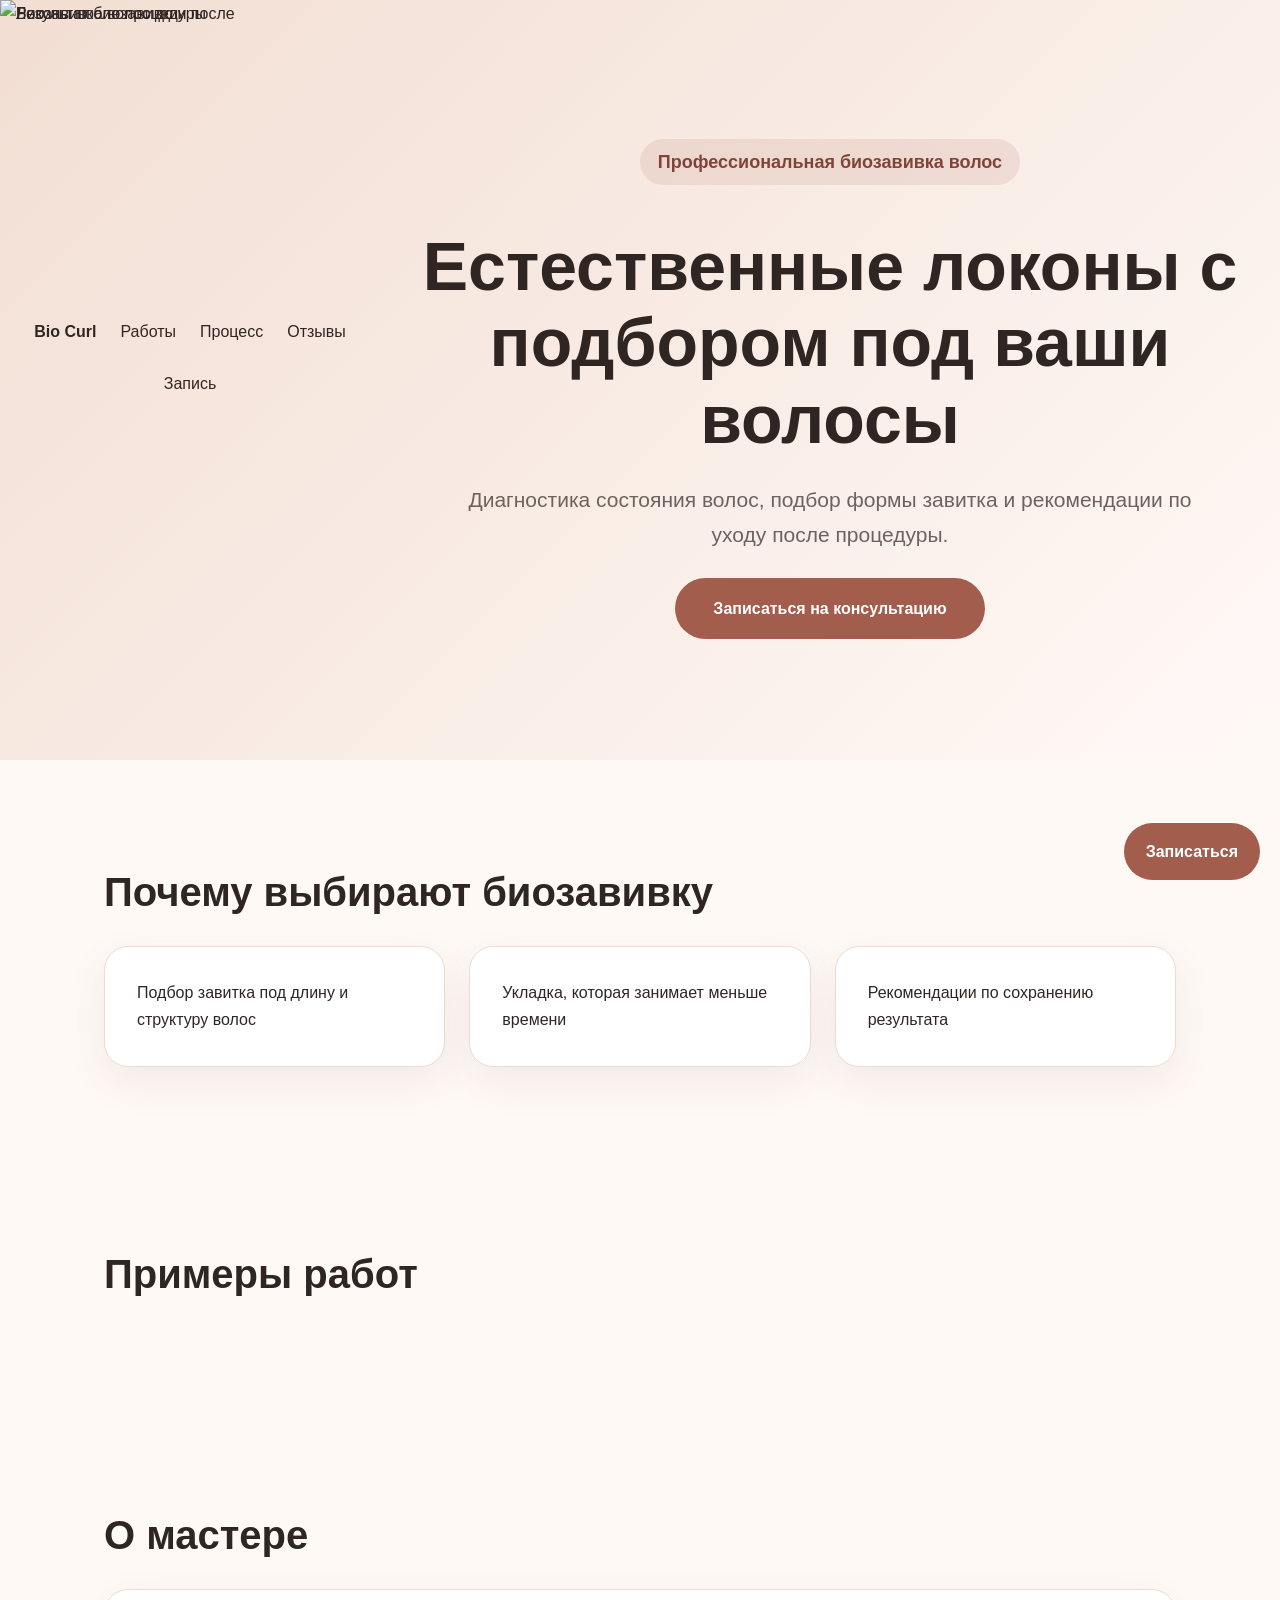
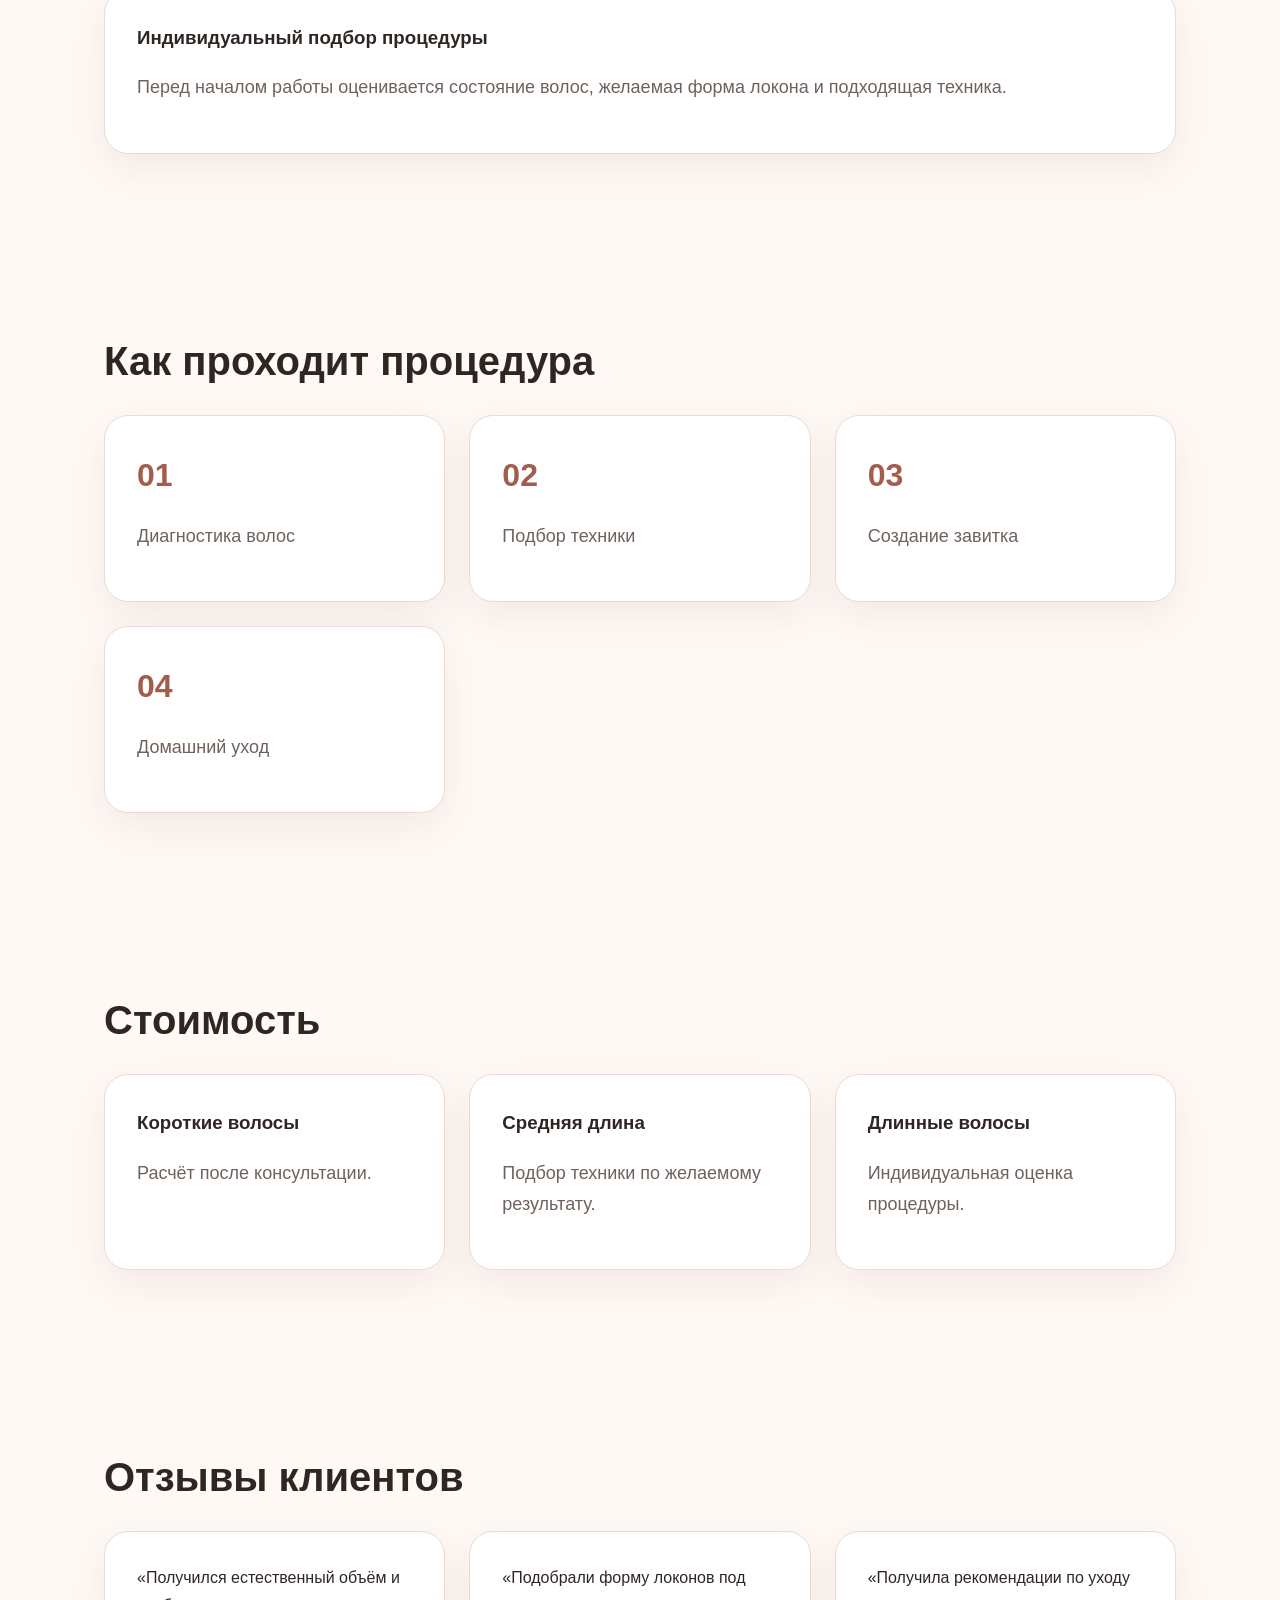
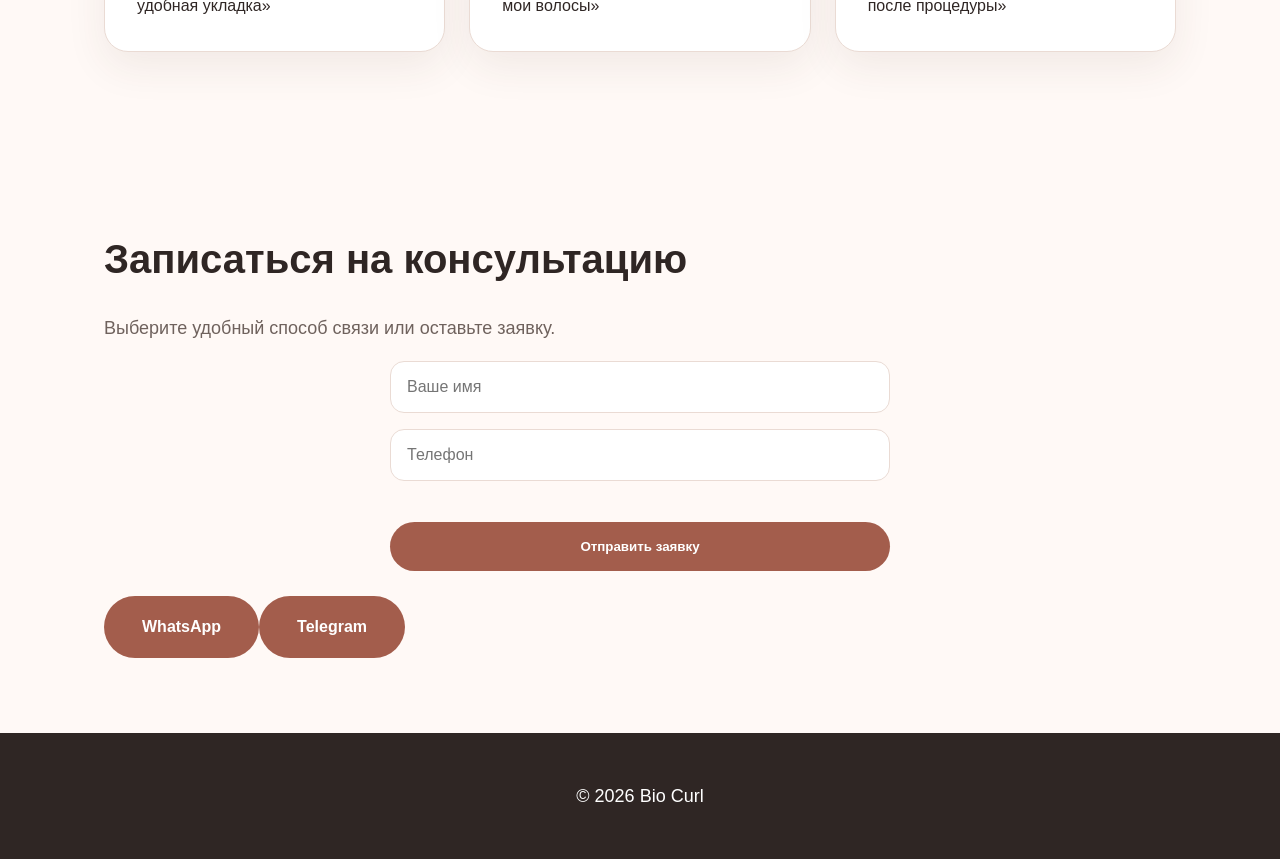
==== commit 772350b4: "Add contact buttons and contact section" ====
--- a/index.html
+++ b/index.html
@@ -19,6 +19,6 @@
 <section class="container" id="process"><h2>Как проходит процедура</h2><div class="steps"><div><b>01</b><p>Диагностика волос</p></div><div><b>02</b><p>Подбор техники</p></div><div><b>03</b><p>Создание завитка</p></div><div><b>04</b><p>Домашний уход</p></div></div></section>
 <section class="container"><h2>Стоимость</h2><div class="cards"><div class="card"><h3>Короткие волосы</h3><p>Расчёт после консультации.</p></div><div class="card"><h3>Средняя длина</h3><p>Подбор техники по желаемому результату.</p></div><div class="card"><h3>Длинные волосы</h3><p>Индивидуальная оценка процедуры.</p></div></div></section>
 <section class="container" id="reviews"><h2>Отзывы клиентов</h2><div class="cards"><div class="card">«Получился естественный объём и удобная укладка»</div><div class="card">«Подобрали форму локонов под мои волосы»</div><div class="card">«Получила рекомендации по уходу после процедуры»</div></div></section>
-<section class="container" id="contact"><h2>Записаться на консультацию</h2><p>Оставьте контакты для подбора подходящего варианта биозавивки.</p><form class="contact-form"><input type="text" placeholder="Ваше имя"><input type="tel" placeholder="Телефон"><button class="button" type="button">Отправить заявку</button></form></section>
+<section class="container" id="contact"><h2>Записаться на консультацию</h2><p>Выберите удобный способ связи или оставьте заявку.</p><form class="contact-form"><input type="text" placeholder="Ваше имя"><input type="tel" placeholder="Телефон"><button class="button" type="button">Отправить заявку</button></form><div class="contact-buttons"><a class="button" href="#">WhatsApp</a><a class="button" href="#">Telegram</a></div></section>
 <a class="mobile-contact" href="#contact">Записаться</a><footer><p>© 2026 Bio Curl</p></footer><script src="script.js"></script></body>
 </html>
--- a/style.css
+++ b/style.css
@@ -27,13 +27,15 @@
 .button:hover { background:var(--accent-dark); }
 .cards,.steps,.gallery { display:grid; grid-template-columns:repeat(auto-fit,minmax(260px,1fr)); gap:24px; }
 .card,.steps div { background:var(--card); padding:32px; border-radius:24px; border:1px solid var(--line); box-shadow:0 15px 40px rgba(80,50,40,.08); }
-.gallery .photo { min-height:360px; border-radius:24px; background:linear-gradient(145deg,#eadbd4,#fff); display:flex; align-items:center; justify-content:center; font-weight:700; color:var(--accent-dark); border:1px solid var(--line); }
+.gallery .photo { min-height:360px; overflow:hidden; position:relative; border-radius:24px; background:linear-gradient(145deg,#eadbd4,#fff); display:flex; align-items:center; justify-content:center; font-weight:700; color:var(--accent-dark); border:1px solid var(--line); }
+.gallery img { width:100%; height:100%; object-fit:cover; position:absolute; inset:0; }
 .steps b { display:block; font-size:32px; color:var(--accent); }
 .trust { background:var(--soft); border-radius:30px; }
 .review { font-style:italic; }
 .contact-form { display:grid; gap:16px; max-width:500px; margin:auto; }
 .contact-form input { padding:16px; border-radius:14px; border:1px solid var(--line); font-size:16px; }
+.contact-form button { cursor:pointer; border:none; }
 footer { background:#2f2624; color:white; text-align:center; padding:30px; }
 footer p { color:white; }
 .mobile-contact { position:fixed; right:20px; bottom:20px; z-index:10; background:var(--accent); color:white; padding:15px 22px; border-radius:40px; text-decoration:none; font-weight:700; }
-@media(max-width:600px){.container{padding:45px 18px}.hero{min-height:620px}h1{font-size:36px}.mobile-contact{left:18px;right:18px;text-align:center}}
+@media(max-width:600px){.container{padding:45px 18px}.hero{min-height:620px}h1{font-size:36px}.mobile-contact{left:18px;right:18px;text-align:center}.gallery .photo{min-height:280px}}
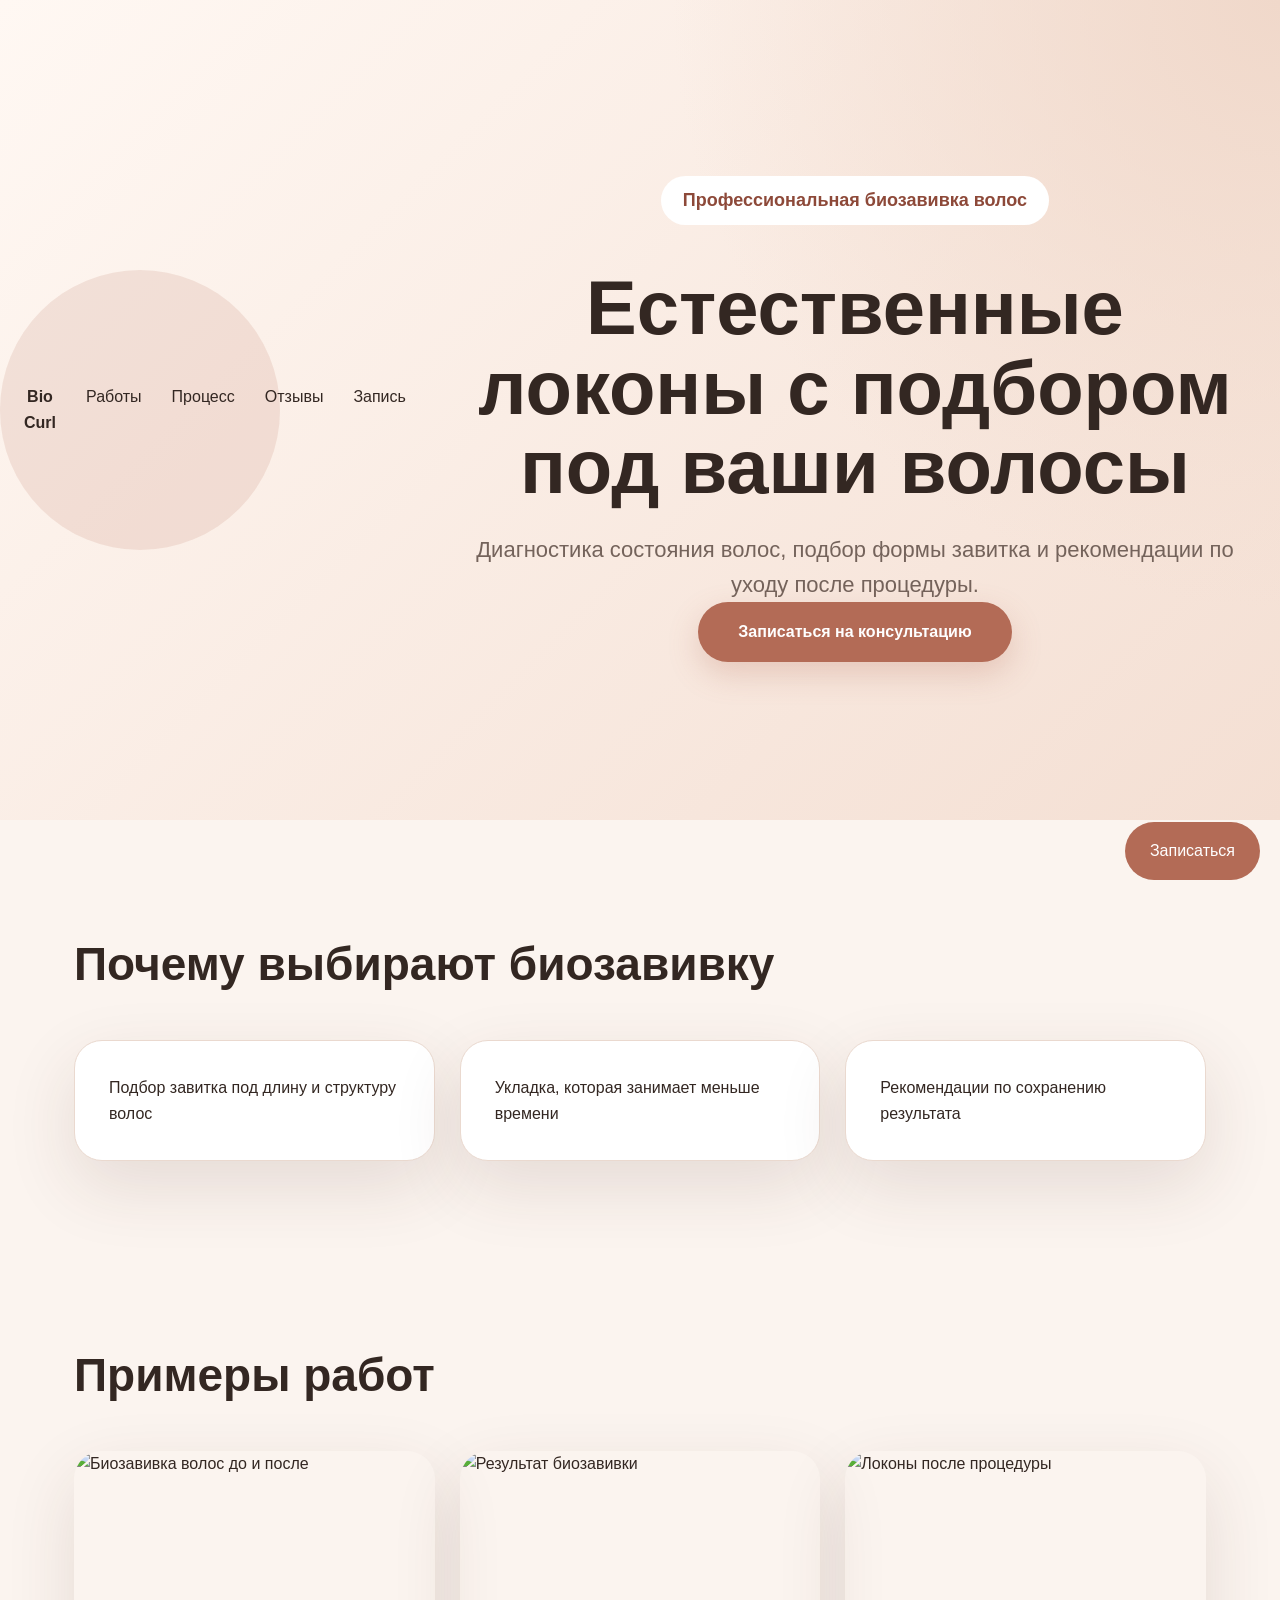
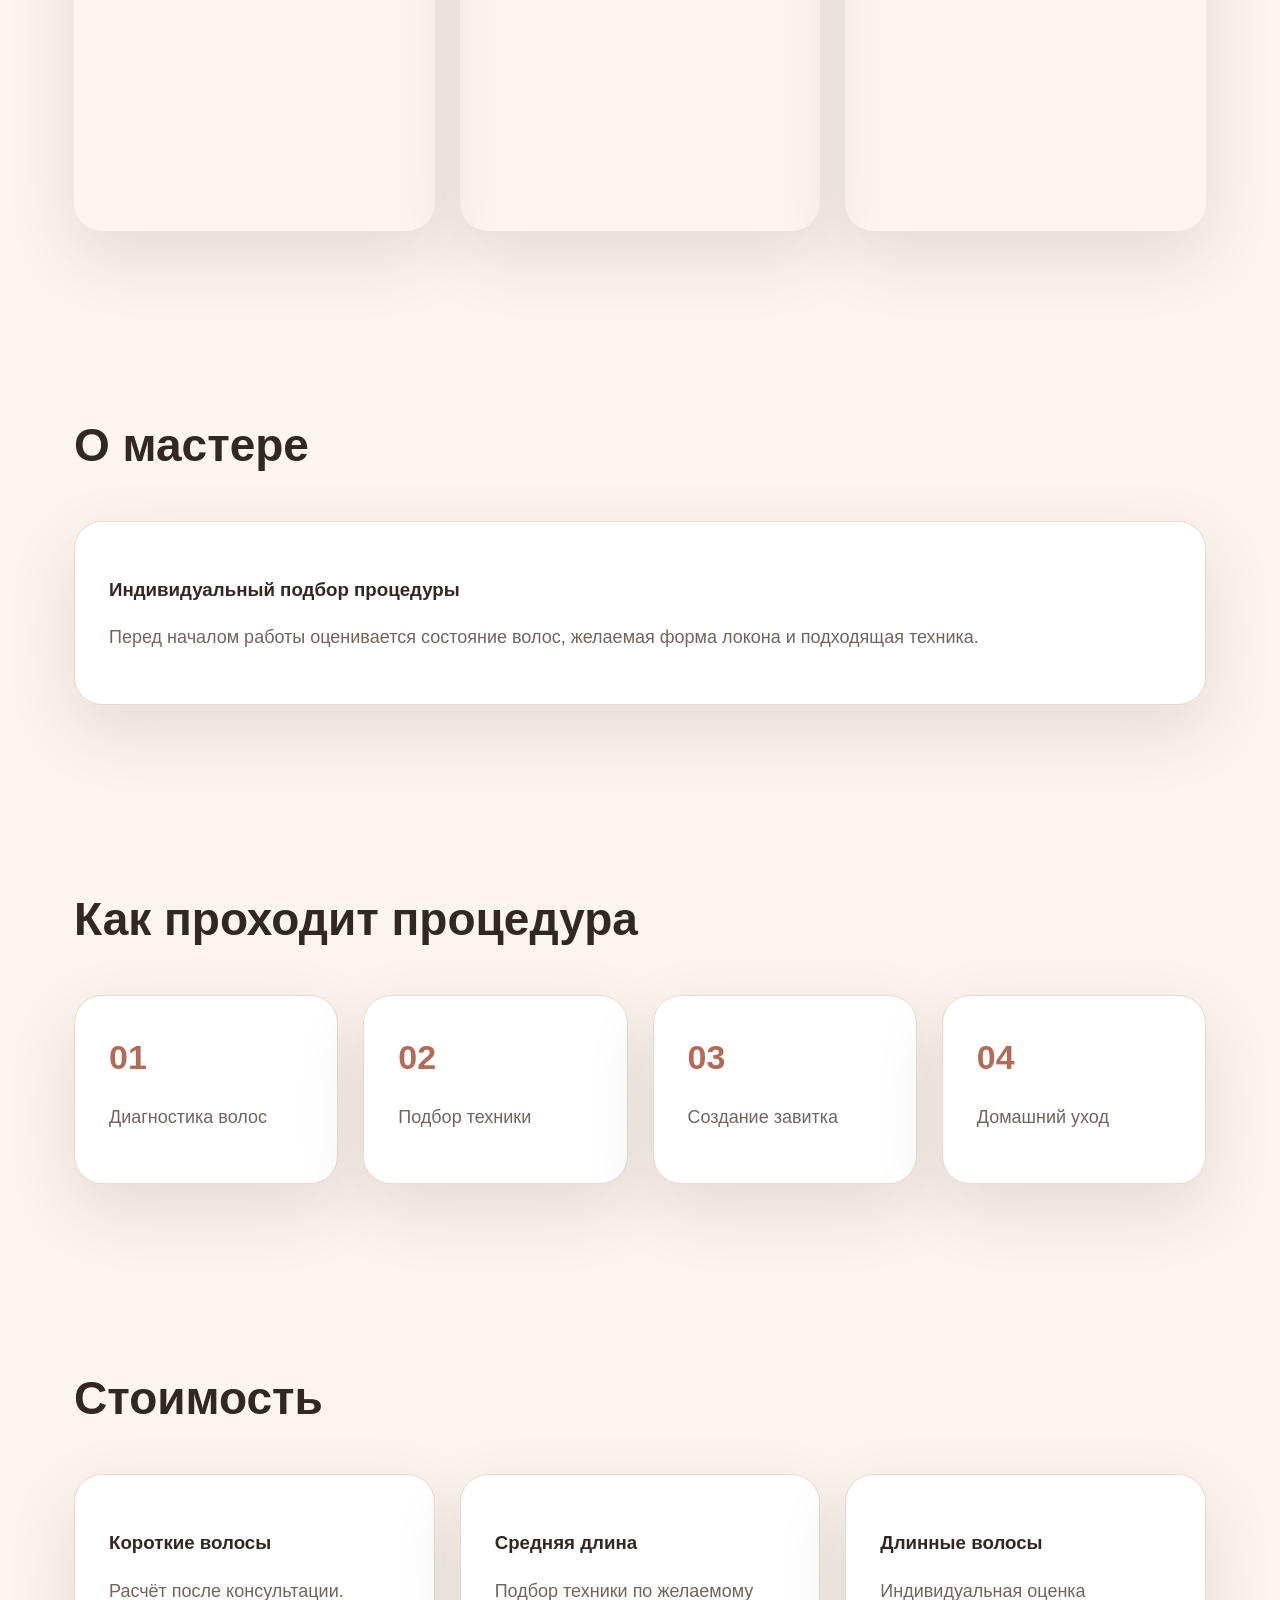
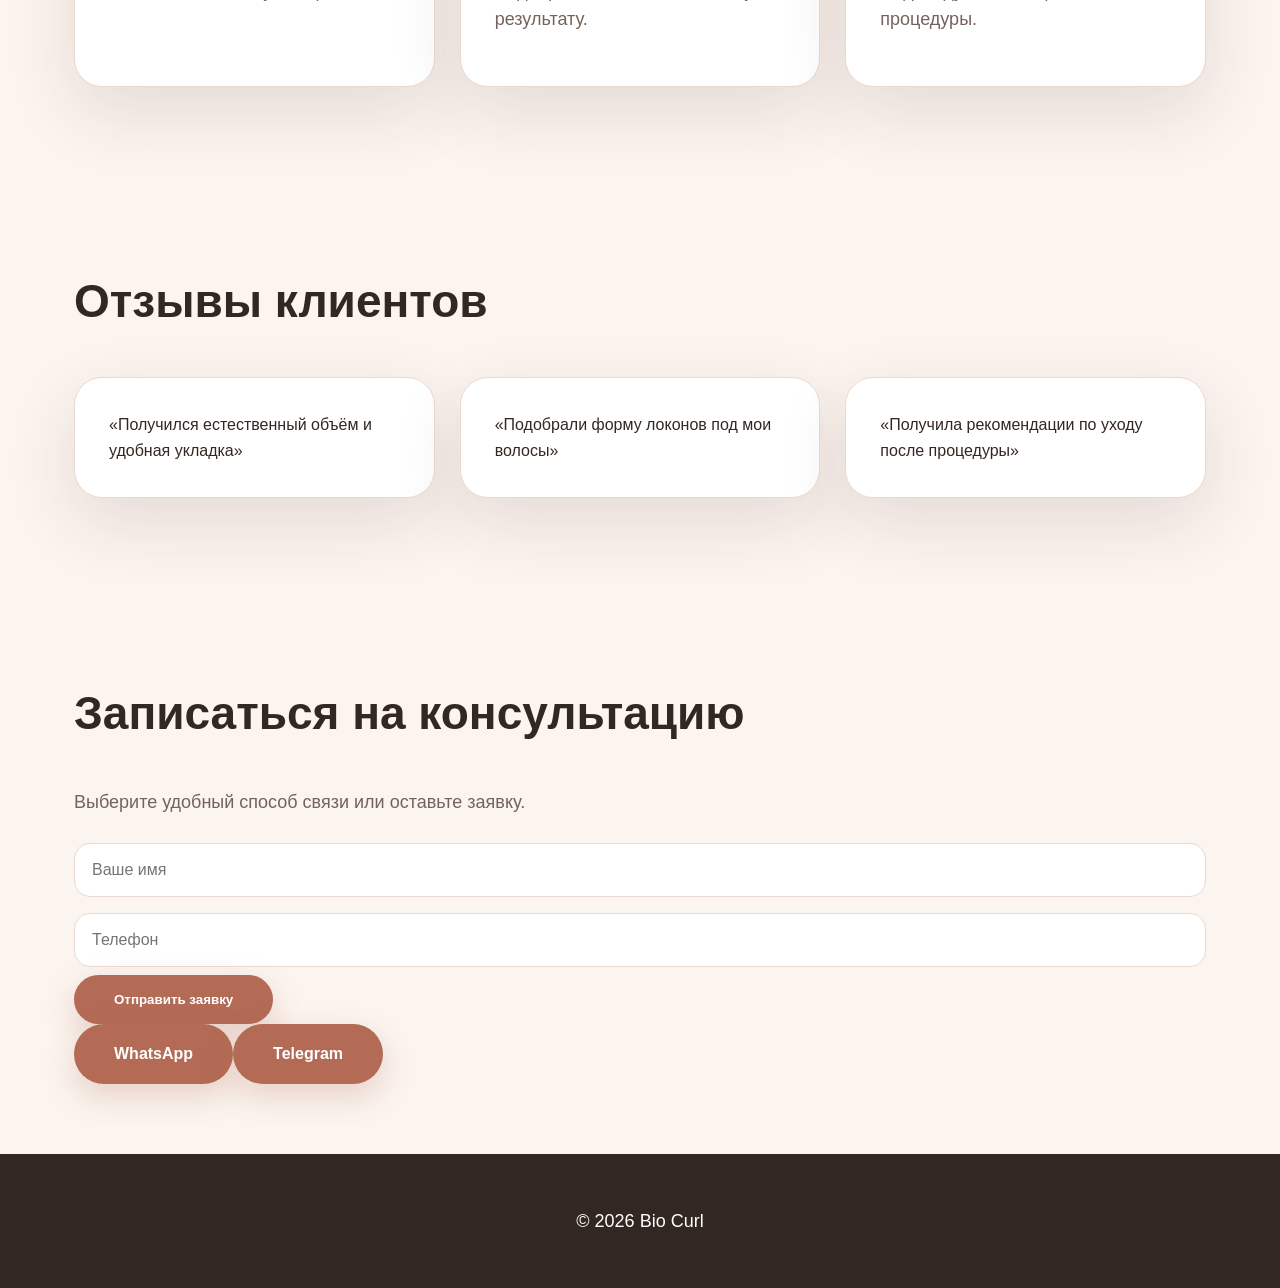
==== commit 54841392: "Connect premium animated stylesheet" ====
--- a/index.html
+++ b/index.html
@@ -6,7 +6,7 @@
 <title>Биозавивка волос — естественные локоны</title>
 <meta name="description" content="Профессиональная биозавивка волос с подбором техники, консультацией и уходом после процедуры.">
 <link rel="icon" href="favicon.svg" type="image/svg+xml">
-<link rel="stylesheet" href="style.css">
+<link rel="stylesheet" href="style-premium.css">
 </head>
 <body>
 <header class="hero">
--- a/style-premium.css
+++ b/style-premium.css
@@ -0,0 +1,20 @@
+*{box-sizing:border-box}
+:root{--bg:#fbf4ef;--paper:#fff;--text:#332722;--muted:#74635b;--accent:#b36b56;--accent2:#8d4939;--line:#ead9cf;--shadow:0 25px 70px rgba(77,45,35,.12);--ease:cubic-bezier(.22,1,.36,1)}
+body{margin:0;background:var(--bg);color:var(--text);font-family:'Raleway',Arial,sans-serif;line-height:1.6}
+.container{max-width:1180px;margin:auto;padding:70px 24px}
+.hero{min-height:820px;display:flex;align-items:center;overflow:hidden;background:radial-gradient(circle at top right,#f0d8ca,transparent 40%),linear-gradient(135deg,#fff8f3,#f4dfd3)}
+.hero:after{content:"";position:absolute;width:280px;height:280px;border-radius:50%;background:rgba(179,107,86,.15);animation:float 6s infinite ease-in-out}
+.nav{display:flex;gap:30px;justify-content:center;position:relative;z-index:2}.nav a{color:var(--text);text-decoration:none;transition:.3s}.nav a:hover{color:var(--accent)}
+.hero .container{text-align:center;position:relative;z-index:2;animation:enter .9s var(--ease)}
+.label{display:inline-block;padding:10px 22px;border-radius:40px;background:#fff;color:var(--accent2);font-weight:700}
+h1{font-size:clamp(40px,7vw,76px);line-height:1.05;margin:25px 0}h2{font-size:clamp(30px,4vw,46px)}p{font-size:18px;color:var(--muted)}.lead{max-width:760px;margin:auto;font-size:22px}
+.button{display:inline-block;background:var(--accent);color:#fff;padding:17px 40px;border-radius:50px;text-decoration:none;font-weight:700;border:0;transition:.35s var(--ease);box-shadow:0 12px 30px rgba(179,107,86,.25)}.button:hover{transform:translateY(-4px);background:var(--accent2)}
+.cards,.steps,.gallery{display:grid;grid-template-columns:repeat(auto-fit,minmax(260px,1fr));gap:25px}.card,.steps div{background:var(--paper);padding:34px;border-radius:28px;border:1px solid var(--line);box-shadow:var(--shadow);animation:enter .8s var(--ease)}
+.gallery img{width:100%;height:380px;object-fit:cover;border-radius:28px;transition:.5s var(--ease);box-shadow:var(--shadow)}.gallery img:hover{transform:scale(1.04)}
+.steps b{font-size:34px;color:var(--accent)}.contact-form input{width:100%;padding:17px;border-radius:16px;border:1px solid var(--line);margin:8px 0;font-size:16px}
+.mobile-contact{position:fixed;bottom:20px;right:20px;background:var(--accent);color:#fff;padding:16px 25px;border-radius:50px;text-decoration:none;z-index:10;animation:pulse 2.5s infinite}
+footer{background:#332722;color:#fff;text-align:center;padding:35px}footer p{color:#fff}
+@keyframes enter{from{opacity:0;transform:translateY(35px)}to{opacity:1;transform:none}}
+@keyframes pulse{50%{box-shadow:0 0 0 14px rgba(179,107,86,0)}}
+@keyframes float{50%{transform:translateY(-30px)}}
+@media(max-width:600px){.container{padding:45px 18px}.hero{min-height:650px}h1{font-size:38px}.nav{gap:15px}.mobile-contact{left:18px;right:18px;text-align:center}}
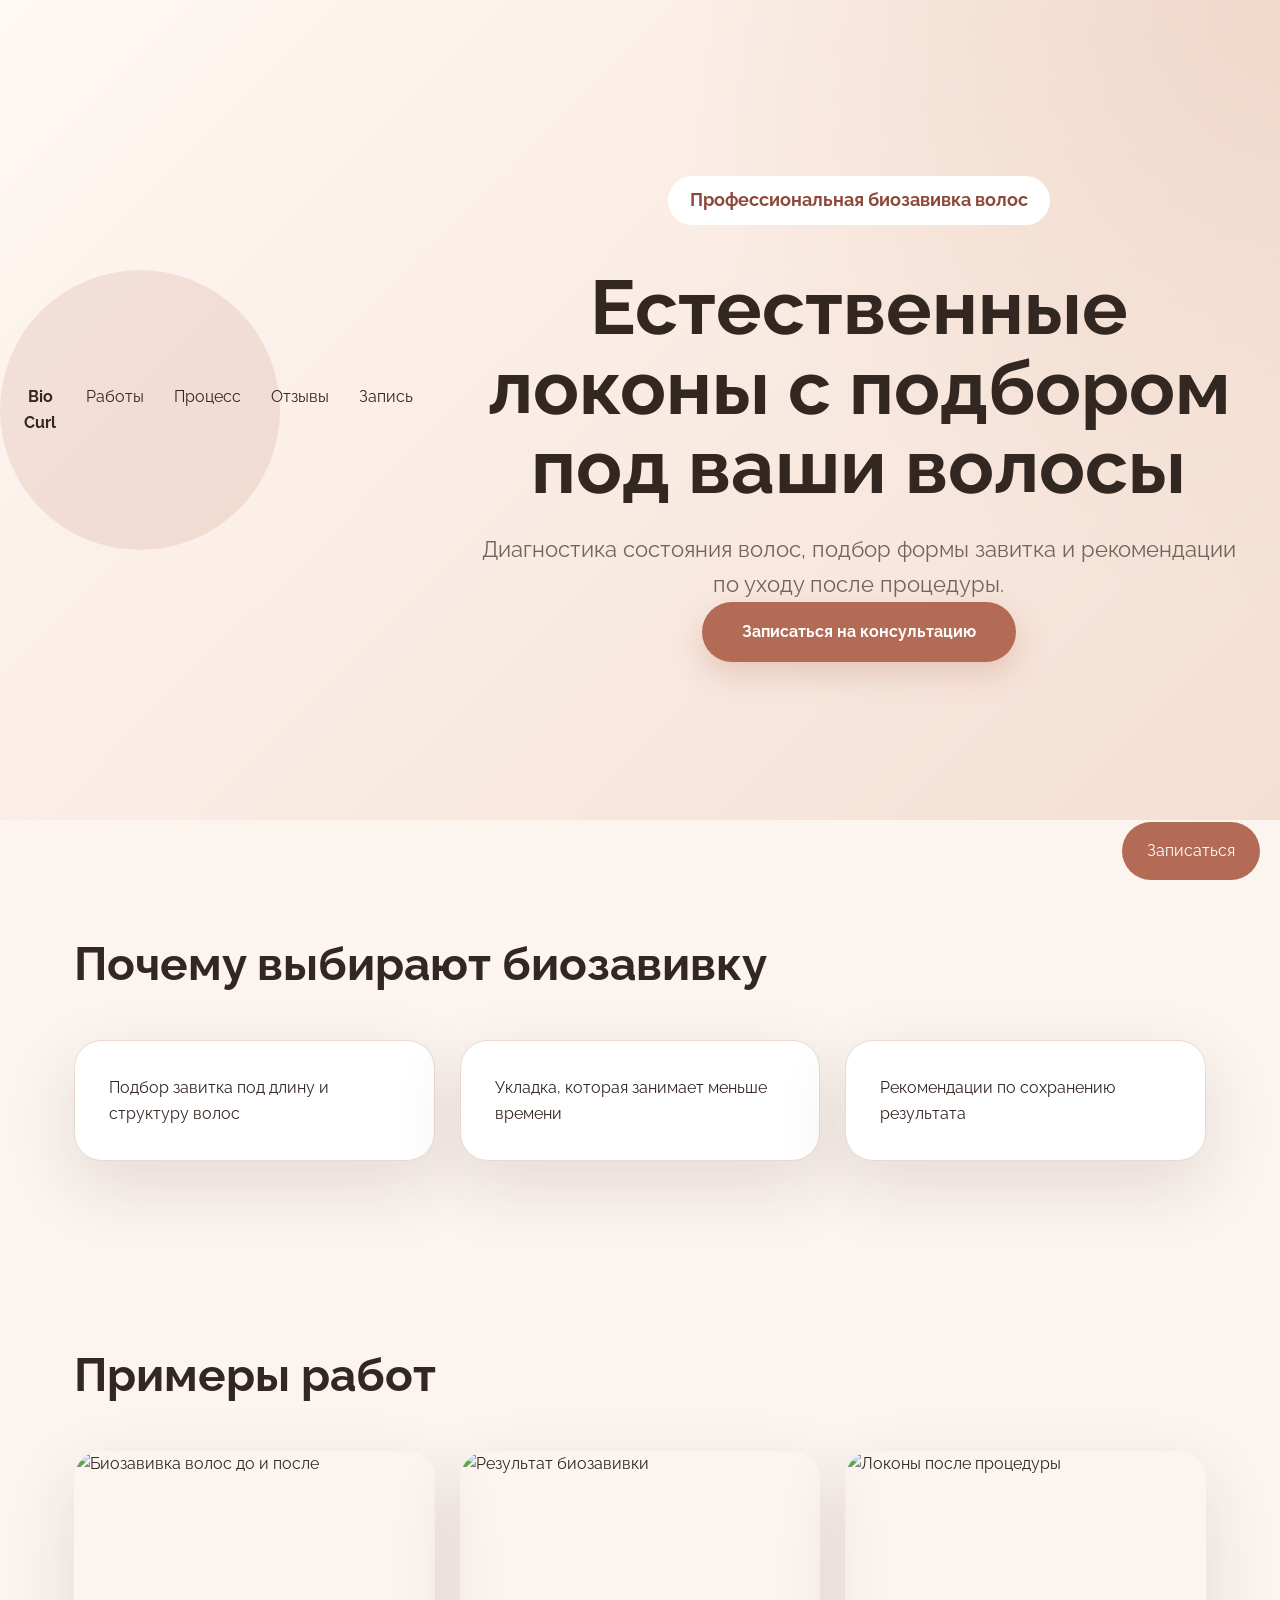
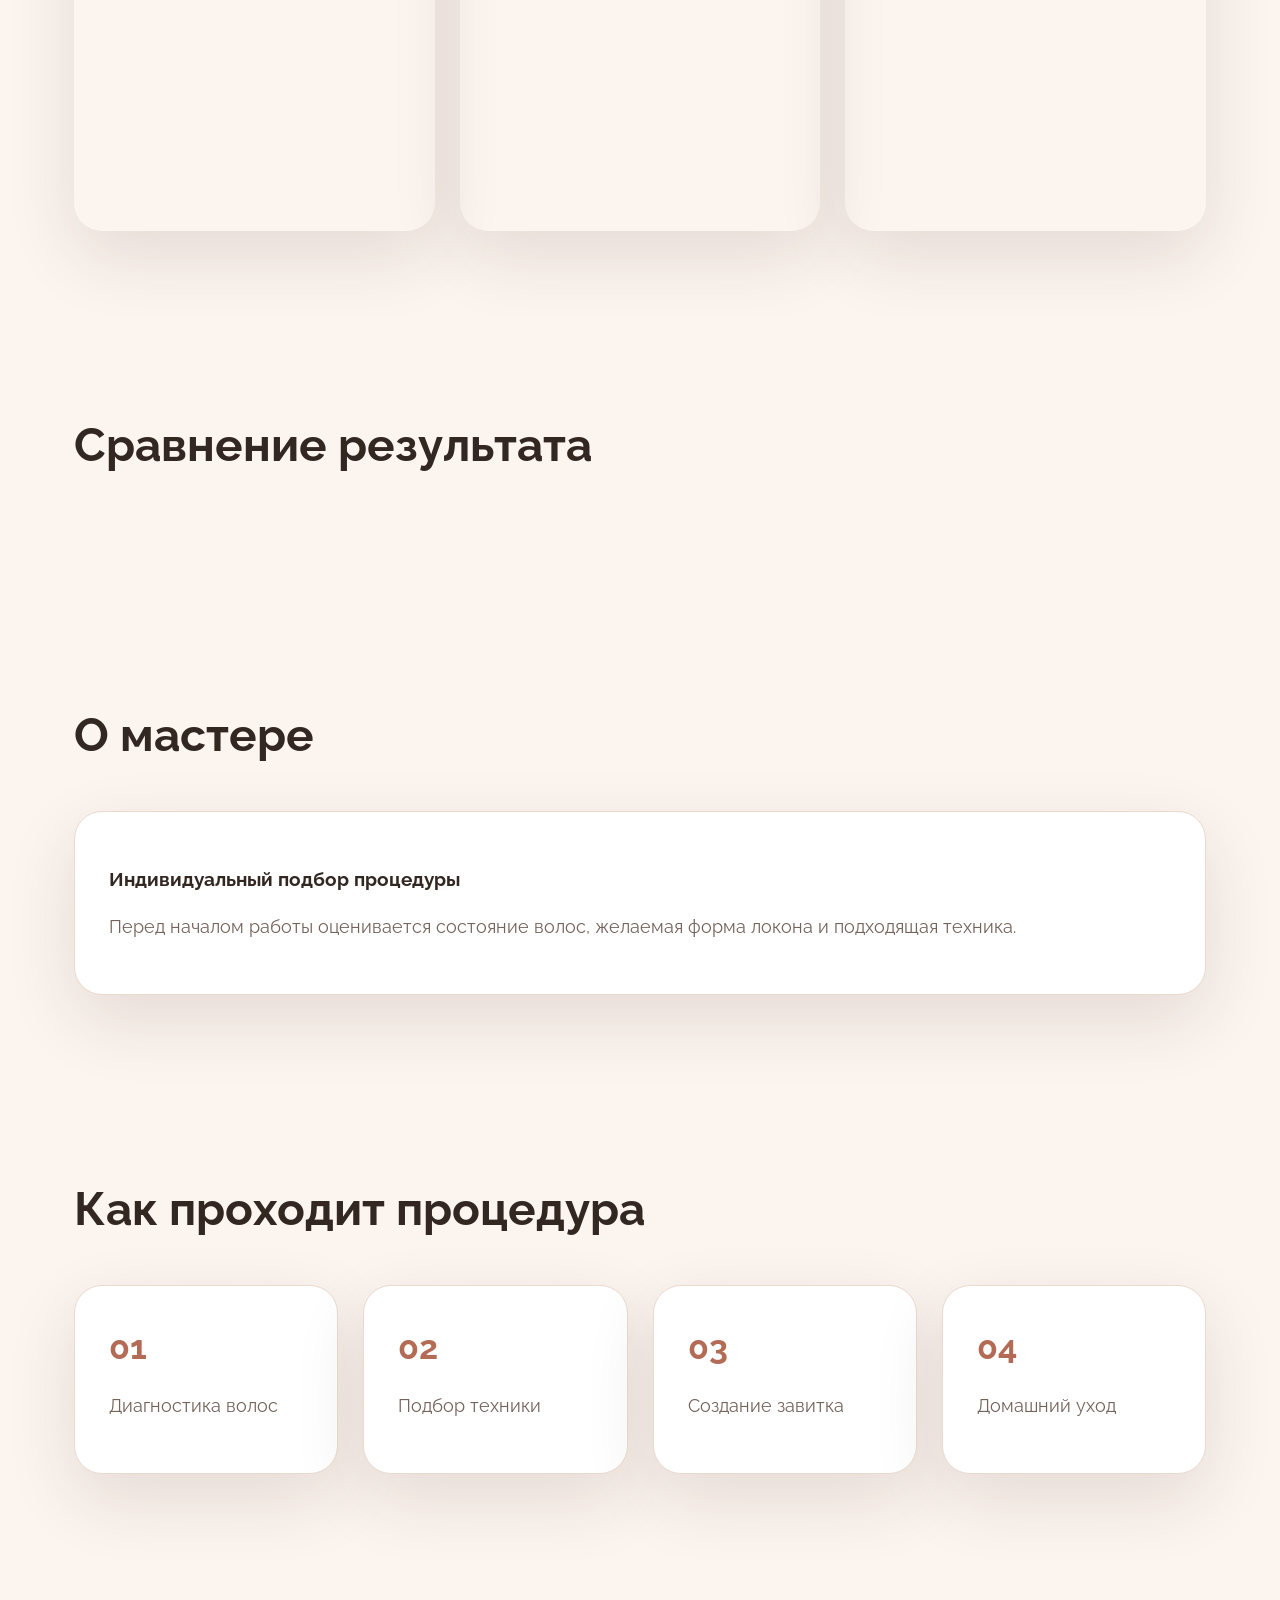
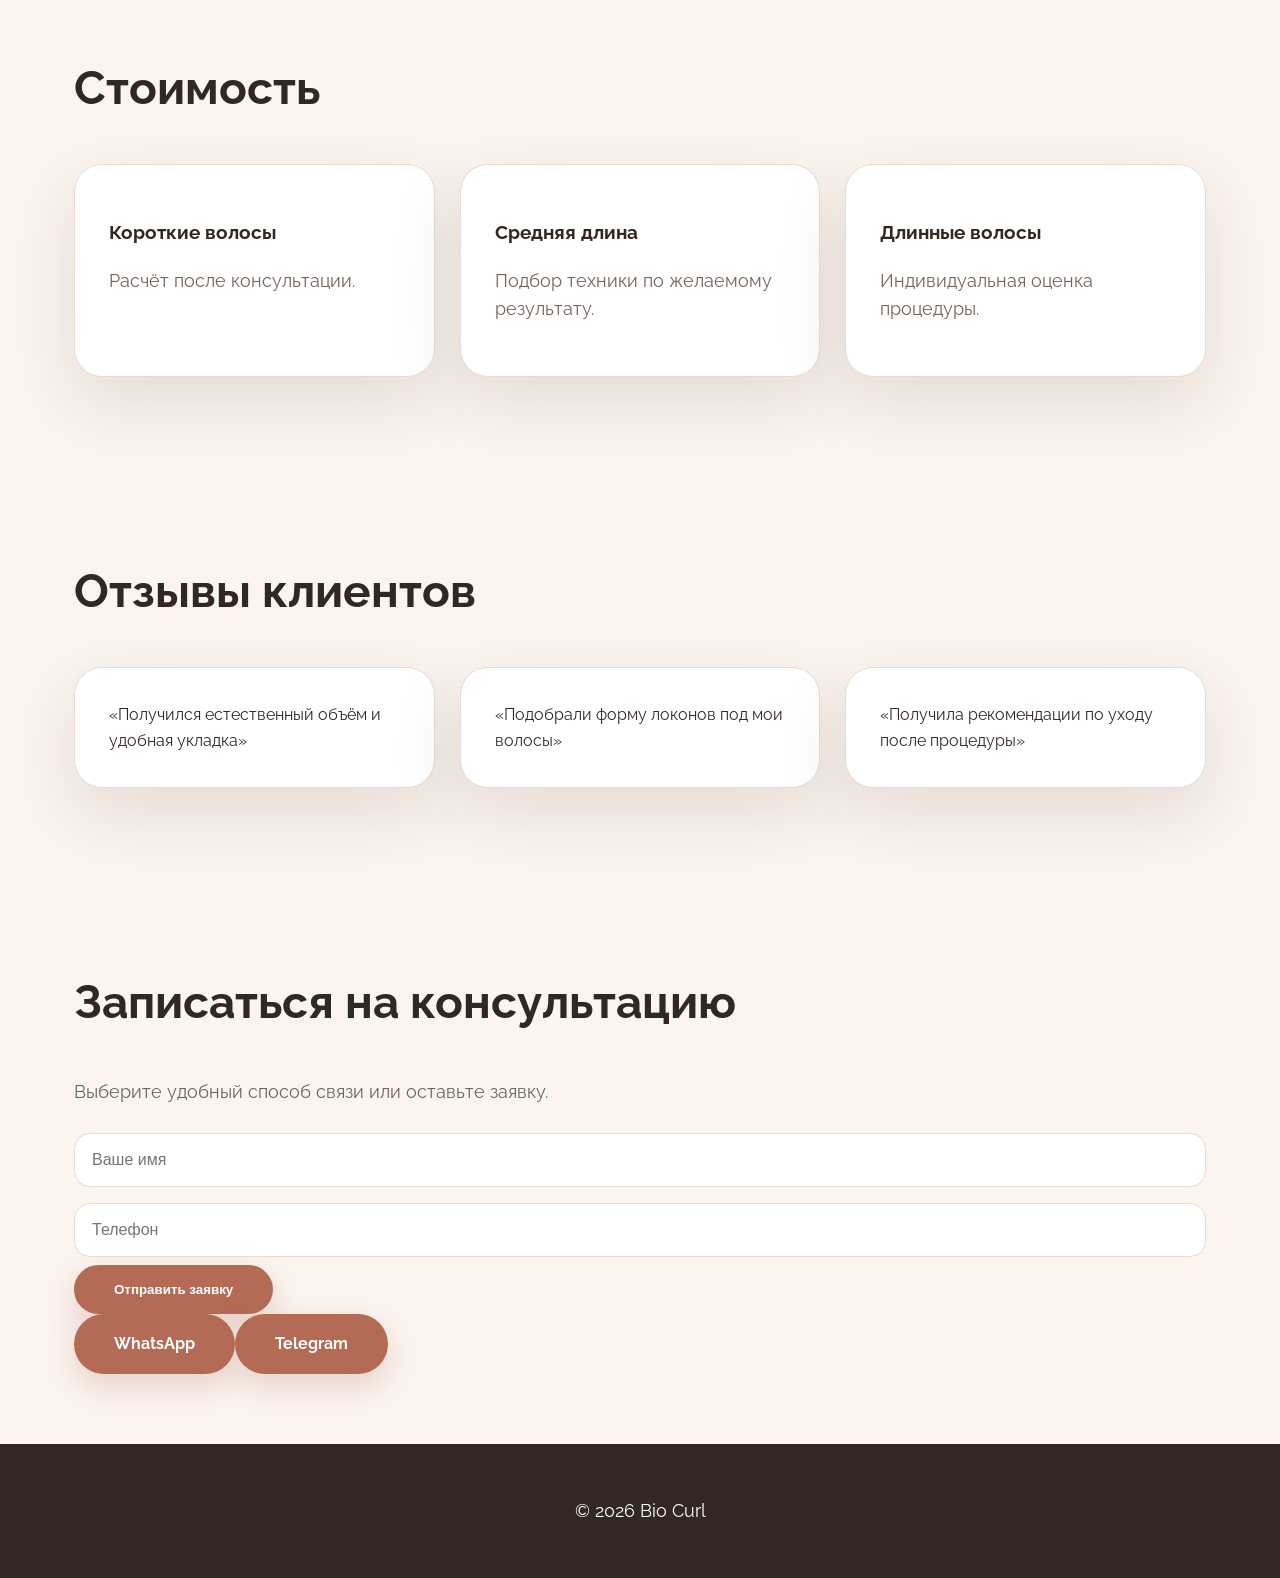
==== commit a7893524: "Add premium beauty layout enhancements" ====
--- a/index.html
+++ b/index.html
@@ -5,6 +5,9 @@
 <meta name="viewport" content="width=device-width, initial-scale=1.0">
 <title>Биозавивка волос — естественные локоны</title>
 <meta name="description" content="Профессиональная биозавивка волос с подбором техники, консультацией и уходом после процедуры.">
+<link rel="preconnect" href="https://fonts.googleapis.com">
+<link rel="preconnect" href="https://fonts.gstatic.com" crossorigin>
+<link href="https://fonts.googleapis.com/css2?family=Raleway:wght@400;600;700&display=swap" rel="stylesheet">
 <link rel="icon" href="favicon.svg" type="image/svg+xml">
 <link rel="stylesheet" href="style-premium.css">
 </head>
@@ -15,6 +18,7 @@
 </header>
 <section class="container"><h2>Почему выбирают биозавивку</h2><div class="cards"><div class="card">Подбор завитка под длину и структуру волос</div><div class="card">Укладка, которая занимает меньше времени</div><div class="card">Рекомендации по сохранению результата</div></div></section>
 <section class="container" id="results"><h2>Примеры работ</h2><div class="gallery"><img src="assets/images/before-after-1.jpg" alt="Биозавивка волос до и после"><img src="assets/images/before-after-2.jpg" alt="Результат биозавивки"><img src="assets/images/before-after-3.jpg" alt="Локоны после процедуры"></div></section>
+<section class="container comparison"><h2>Сравнение результата</h2><div class="before-after"><div class="after"></div><div class="divider"></div></div></section>
 <section class="container"><h2>О мастере</h2><div class="card"><h3>Индивидуальный подбор процедуры</h3><p>Перед началом работы оценивается состояние волос, желаемая форма локона и подходящая техника.</p></div></section>
 <section class="container" id="process"><h2>Как проходит процедура</h2><div class="steps"><div><b>01</b><p>Диагностика волос</p></div><div><b>02</b><p>Подбор техники</p></div><div><b>03</b><p>Создание завитка</p></div><div><b>04</b><p>Домашний уход</p></div></div></section>
 <section class="container"><h2>Стоимость</h2><div class="cards"><div class="card"><h3>Короткие волосы</h3><p>Расчёт после консультации.</p></div><div class="card"><h3>Средняя длина</h3><p>Подбор техники по желаемому результату.</p></div><div class="card"><h3>Длинные волосы</h3><p>Индивидуальная оценка процедуры.</p></div></div></section>
--- a/style-premium.css
+++ b/style-premium.css
@@ -2,19 +2,24 @@
 :root{--bg:#fbf4ef;--paper:#fff;--text:#332722;--muted:#74635b;--accent:#b36b56;--accent2:#8d4939;--line:#ead9cf;--shadow:0 25px 70px rgba(77,45,35,.12);--ease:cubic-bezier(.22,1,.36,1)}
 body{margin:0;background:var(--bg);color:var(--text);font-family:'Raleway',Arial,sans-serif;line-height:1.6}
 .container{max-width:1180px;margin:auto;padding:70px 24px}
-.hero{min-height:820px;display:flex;align-items:center;overflow:hidden;background:radial-gradient(circle at top right,#f0d8ca,transparent 40%),linear-gradient(135deg,#fff8f3,#f4dfd3)}
+.hero{min-height:820px;display:flex;align-items:center;overflow:hidden;position:relative;background:radial-gradient(circle at top right,#f0d8ca,transparent 40%),linear-gradient(135deg,#fff8f3,#f4dfd3)}
 .hero:after{content:"";position:absolute;width:280px;height:280px;border-radius:50%;background:rgba(179,107,86,.15);animation:float 6s infinite ease-in-out}
 .nav{display:flex;gap:30px;justify-content:center;position:relative;z-index:2}.nav a{color:var(--text);text-decoration:none;transition:.3s}.nav a:hover{color:var(--accent)}
 .hero .container{text-align:center;position:relative;z-index:2;animation:enter .9s var(--ease)}
 .label{display:inline-block;padding:10px 22px;border-radius:40px;background:#fff;color:var(--accent2);font-weight:700}
 h1{font-size:clamp(40px,7vw,76px);line-height:1.05;margin:25px 0}h2{font-size:clamp(30px,4vw,46px)}p{font-size:18px;color:var(--muted)}.lead{max-width:760px;margin:auto;font-size:22px}
 .button{display:inline-block;background:var(--accent);color:#fff;padding:17px 40px;border-radius:50px;text-decoration:none;font-weight:700;border:0;transition:.35s var(--ease);box-shadow:0 12px 30px rgba(179,107,86,.25)}.button:hover{transform:translateY(-4px);background:var(--accent2)}
-.cards,.steps,.gallery{display:grid;grid-template-columns:repeat(auto-fit,minmax(260px,1fr));gap:25px}.card,.steps div{background:var(--paper);padding:34px;border-radius:28px;border:1px solid var(--line);box-shadow:var(--shadow);animation:enter .8s var(--ease)}
+.cards,.steps,.gallery{display:grid;grid-template-columns:repeat(auto-fit,minmax(260px,1fr));gap:25px}.card,.steps div{background:var(--paper);padding:34px;border-radius:28px;border:1px solid var(--line);box-shadow:var(--shadow)}
 .gallery img{width:100%;height:380px;object-fit:cover;border-radius:28px;transition:.5s var(--ease);box-shadow:var(--shadow)}.gallery img:hover{transform:scale(1.04)}
 .steps b{font-size:34px;color:var(--accent)}.contact-form input{width:100%;padding:17px;border-radius:16px;border:1px solid var(--line);margin:8px 0;font-size:16px}
 .mobile-contact{position:fixed;bottom:20px;right:20px;background:var(--accent);color:#fff;padding:16px 25px;border-radius:50px;text-decoration:none;z-index:10;animation:pulse 2.5s infinite}
 footer{background:#332722;color:#fff;text-align:center;padding:35px}footer p{color:#fff}
+.reveal{opacity:0;transform:translateY(40px);transition:opacity .8s var(--ease),transform .8s var(--ease)}
+.reveal.visible{opacity:1;transform:none}
+.before-after{position:relative;overflow:hidden;border-radius:28px;cursor:ew-resize}
+.before-after img{display:block;width:100%;height:420px;object-fit:cover}
+.before-after .after{position:absolute;top:0;left:0;width:50%;overflow:hidden;border-right:3px solid #fff}
 @keyframes enter{from{opacity:0;transform:translateY(35px)}to{opacity:1;transform:none}}
 @keyframes pulse{50%{box-shadow:0 0 0 14px rgba(179,107,86,0)}}
 @keyframes float{50%{transform:translateY(-30px)}}
-@media(max-width:600px){.container{padding:45px 18px}.hero{min-height:650px}h1{font-size:38px}.nav{gap:15px}.mobile-contact{left:18px;right:18px;text-align:center}}
+@media(max-width:600px){.container{padding:45px 18px}.hero{min-height:650px}h1{font-size:38px}.nav{gap:15px}.mobile-contact{left:18px;right:18px;text-align:center}.before-after img{height:300px}}
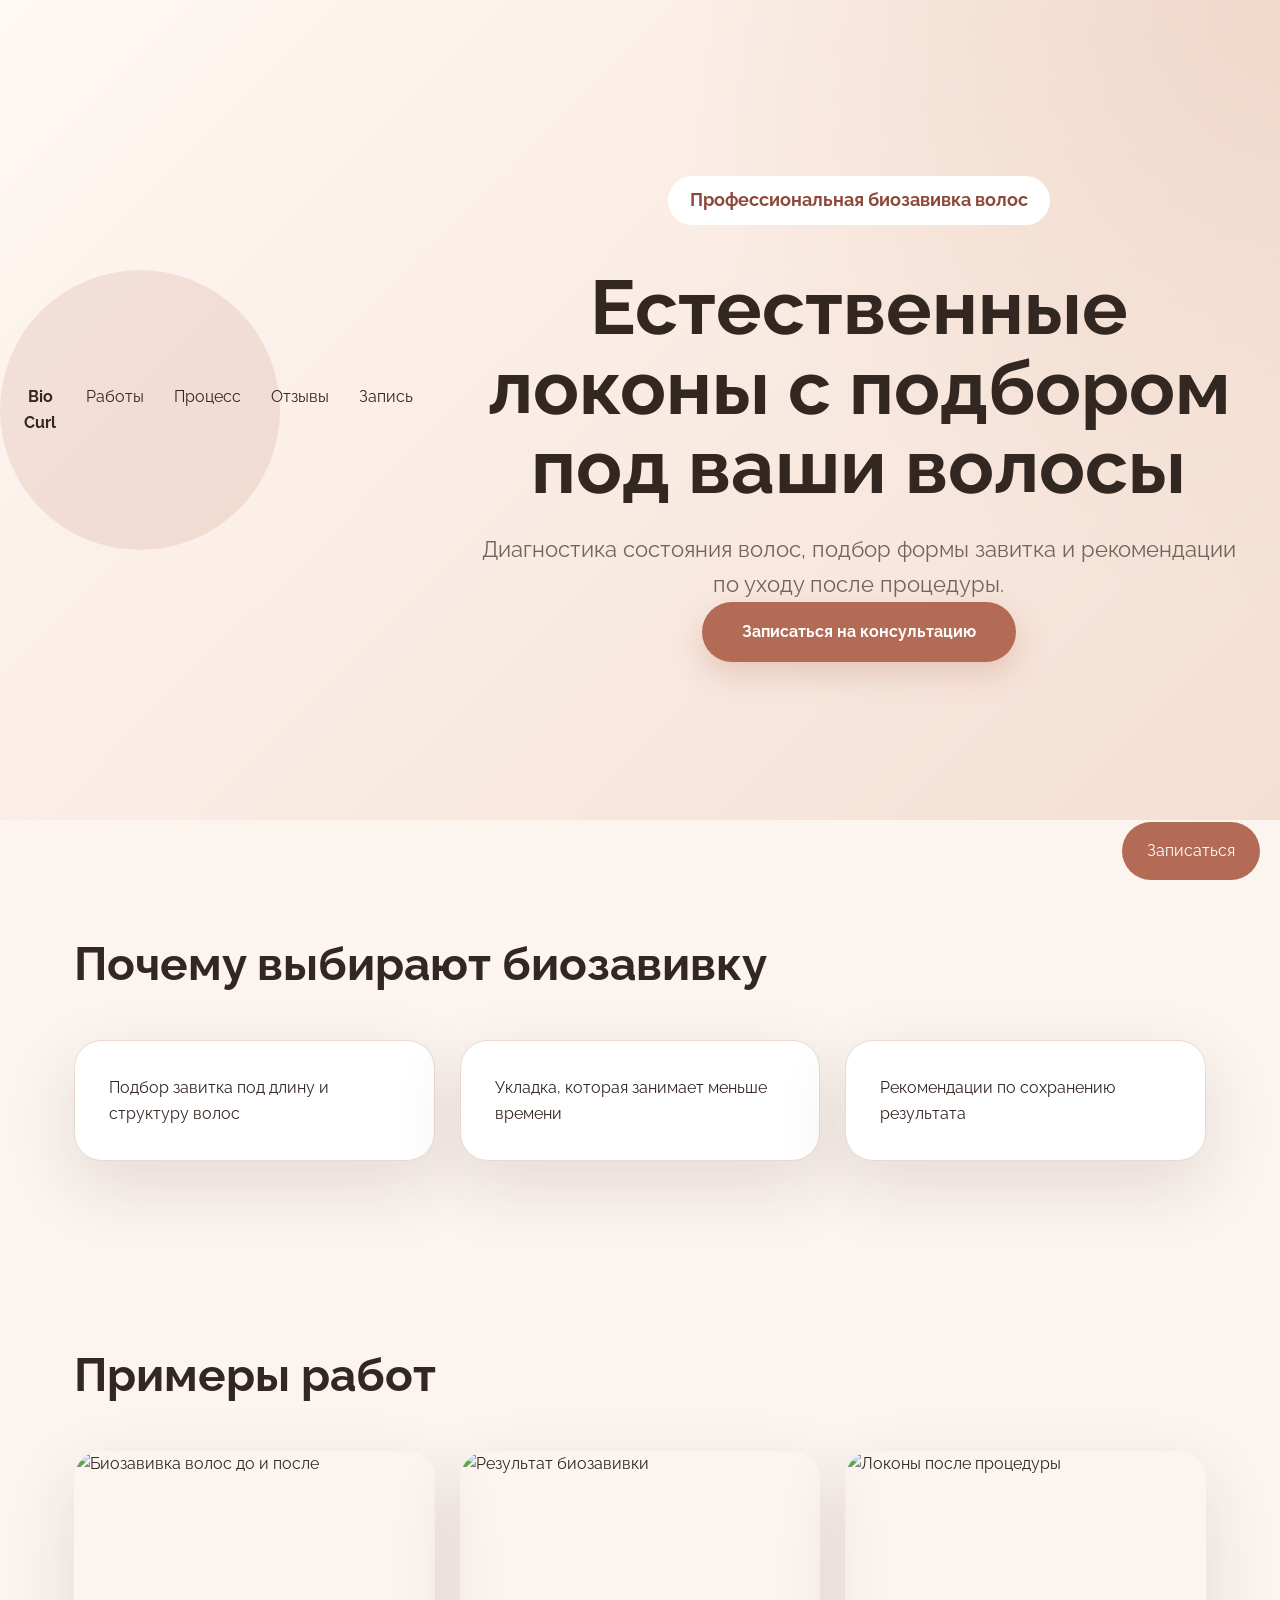
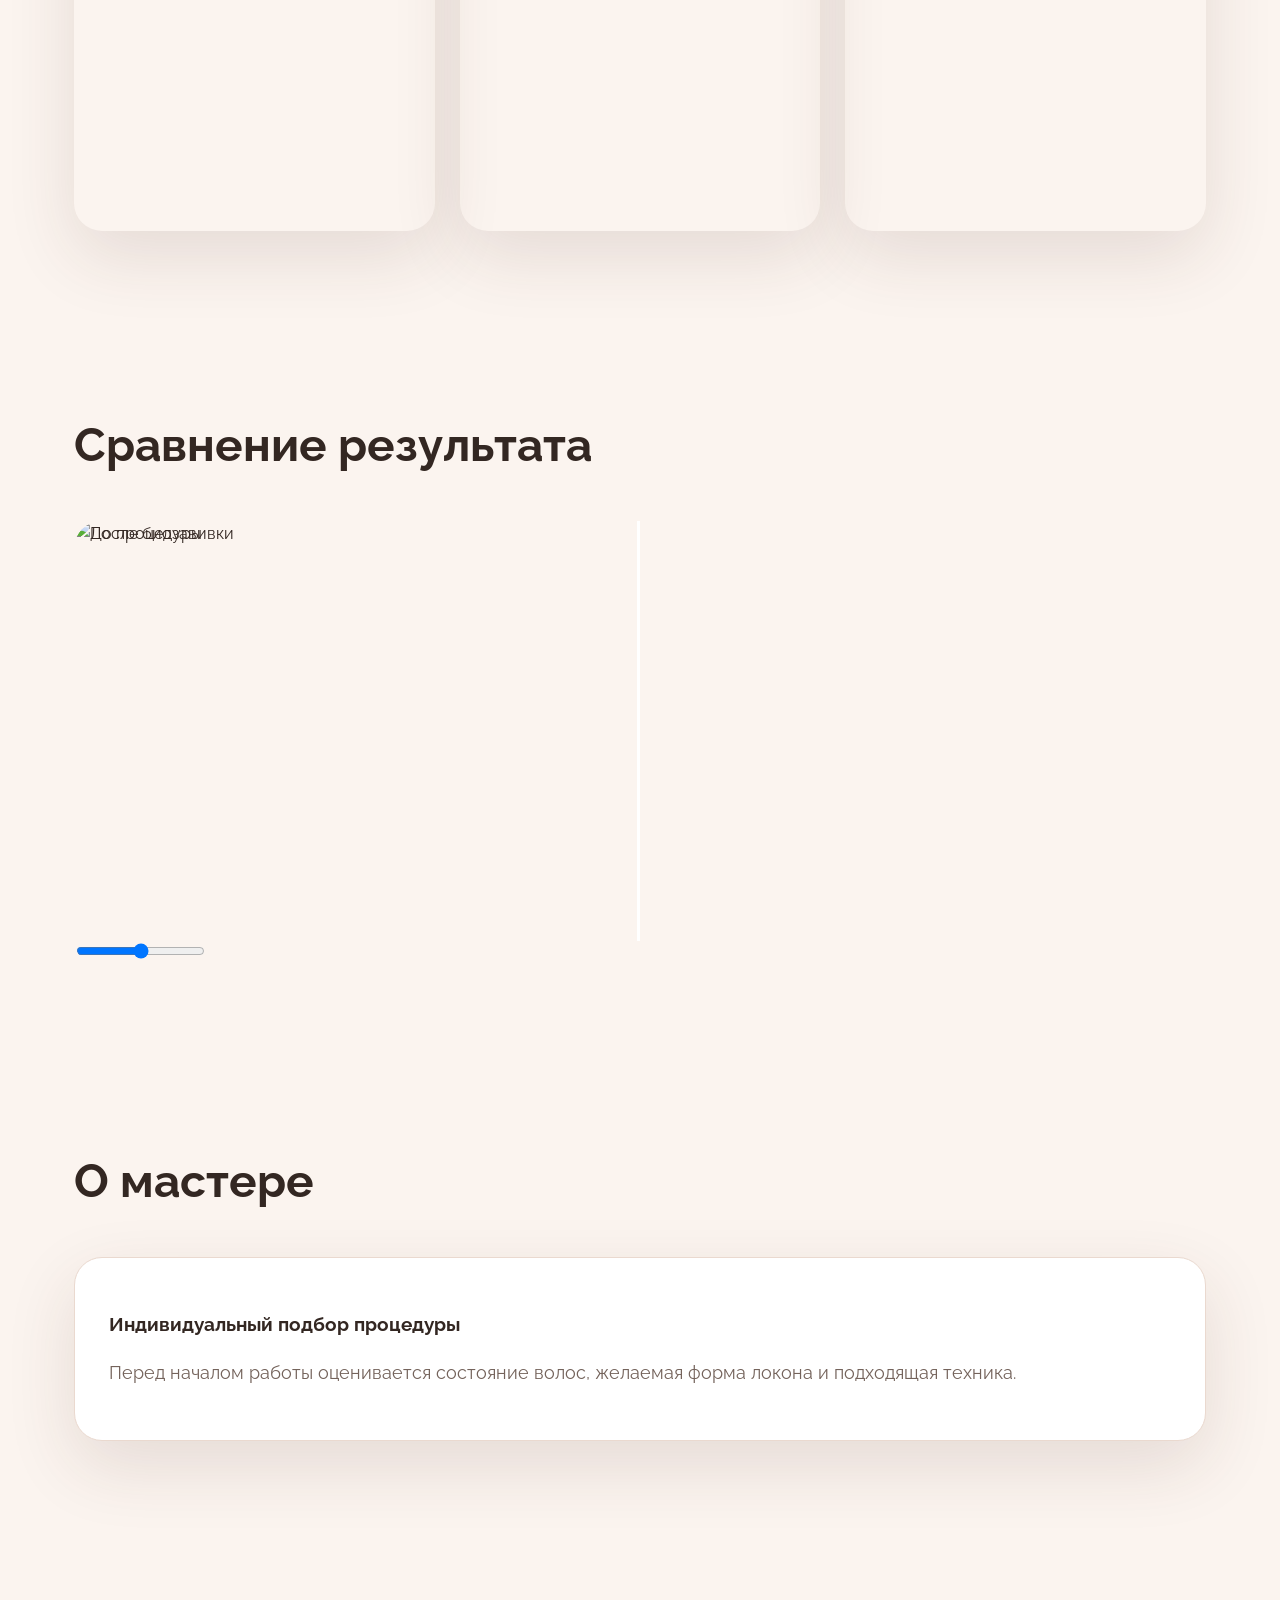
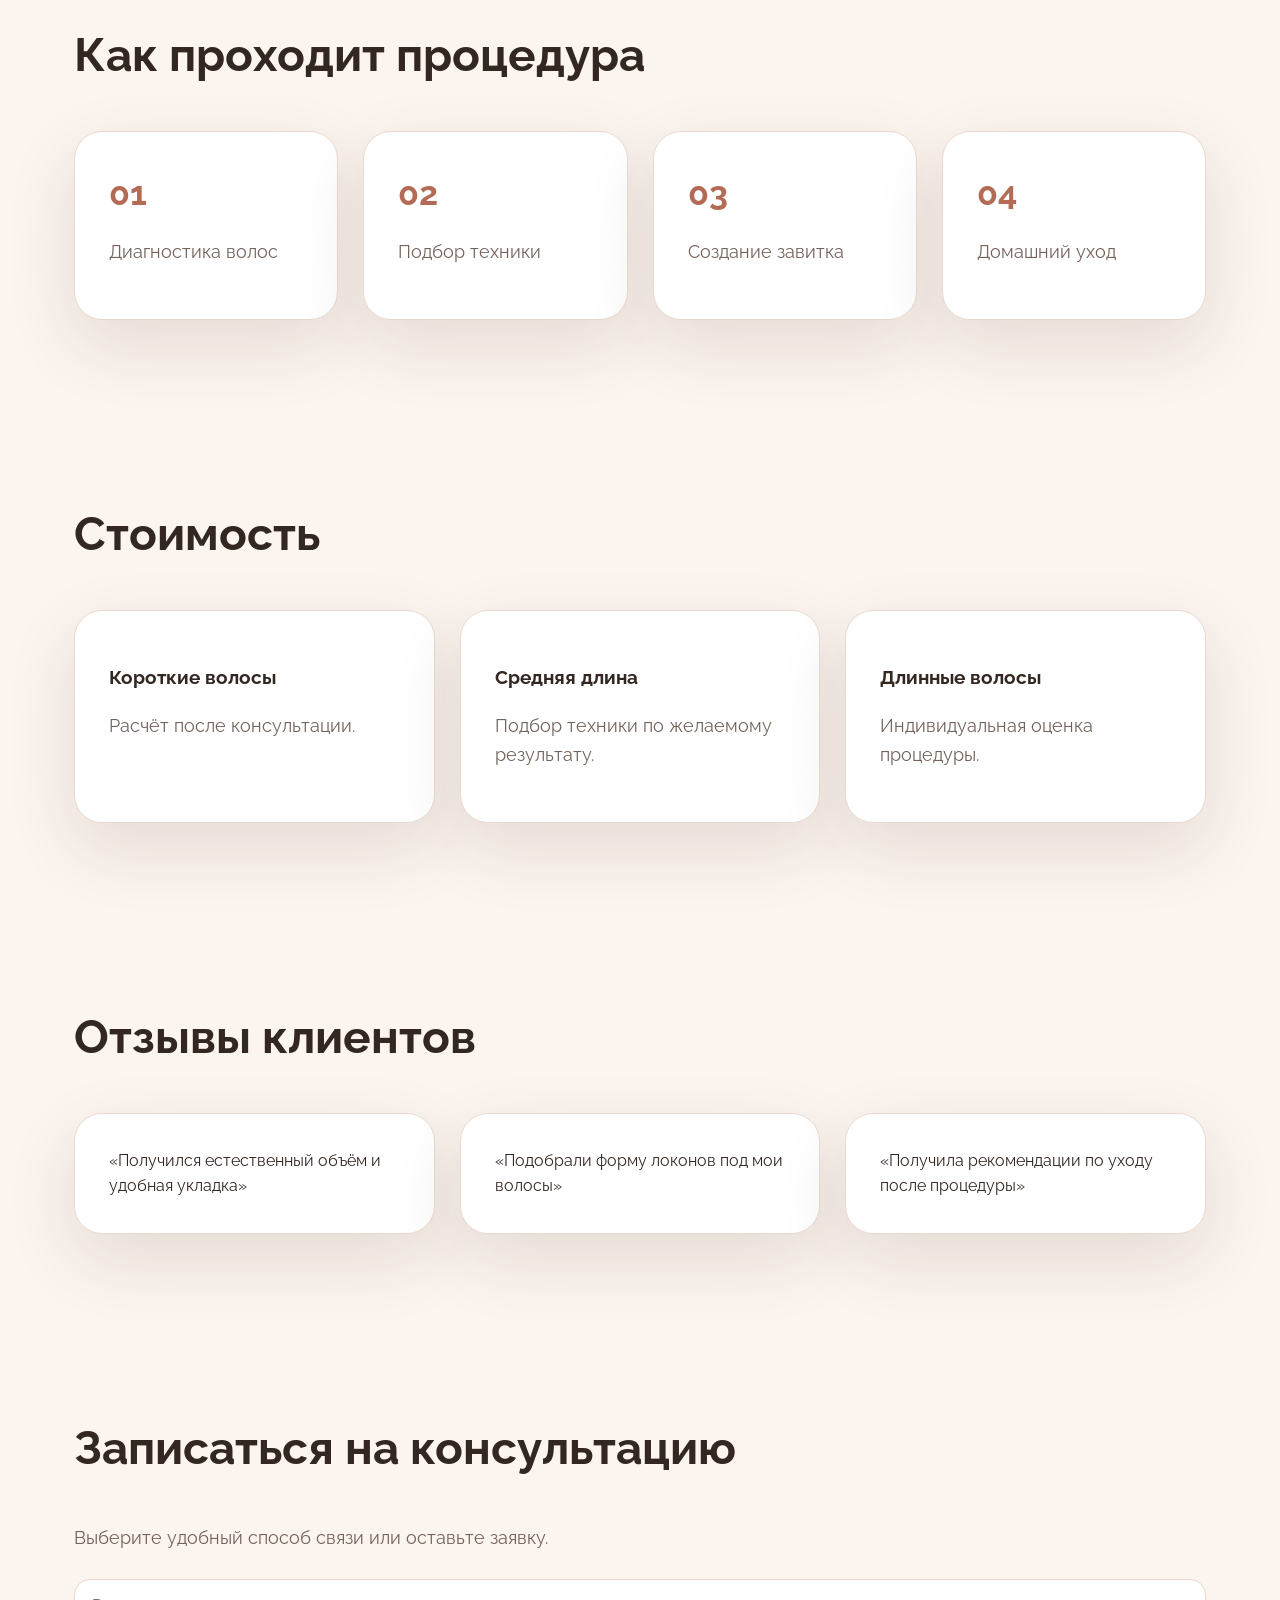
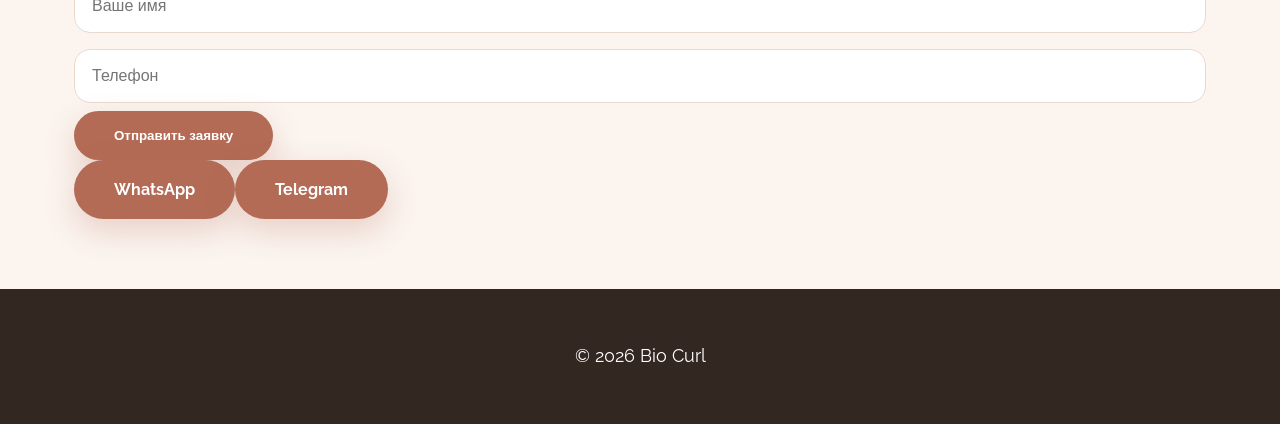
==== commit 01bca674: "Add interactive before after slider structure" ====
--- a/index.html
+++ b/index.html
@@ -12,17 +12,13 @@
 <link rel="stylesheet" href="style-premium.css">
 </head>
 <body>
-<header class="hero">
-<nav class="container nav"><strong>Bio Curl</strong><a href="#results">Работы</a><a href="#process">Процесс</a><a href="#reviews">Отзывы</a><a href="#contact">Запись</a></nav>
-<div class="container"><p class="label">Профессиональная биозавивка волос</p><h1>Естественные локоны с подбором под ваши волосы</h1><p class="lead">Диагностика состояния волос, подбор формы завитка и рекомендации по уходу после процедуры.</p><a class="button" href="#contact">Записаться на консультацию</a></div>
-</header>
+<header class="hero"><nav class="container nav"><strong>Bio Curl</strong><a href="#results">Работы</a><a href="#process">Процесс</a><a href="#reviews">Отзывы</a><a href="#contact">Запись</a></nav><div class="container"><p class="label">Профессиональная биозавивка волос</p><h1>Естественные локоны с подбором под ваши волосы</h1><p class="lead">Диагностика состояния волос, подбор формы завитка и рекомендации по уходу после процедуры.</p><a class="button" href="#contact">Записаться на консультацию</a></div></header>
 <section class="container"><h2>Почему выбирают биозавивку</h2><div class="cards"><div class="card">Подбор завитка под длину и структуру волос</div><div class="card">Укладка, которая занимает меньше времени</div><div class="card">Рекомендации по сохранению результата</div></div></section>
 <section class="container" id="results"><h2>Примеры работ</h2><div class="gallery"><img src="assets/images/before-after-1.jpg" alt="Биозавивка волос до и после"><img src="assets/images/before-after-2.jpg" alt="Результат биозавивки"><img src="assets/images/before-after-3.jpg" alt="Локоны после процедуры"></div></section>
-<section class="container comparison"><h2>Сравнение результата</h2><div class="before-after"><div class="after"></div><div class="divider"></div></div></section>
+<section class="container comparison"><h2>Сравнение результата</h2><div class="before-after" id="comparison"><div class="before"><img src="assets/images/before.jpg" alt="До процедуры"></div><div class="after"><img src="assets/images/after.jpg" alt="После биозавивки"></div><input class="compare-range" type="range" min="0" max="100" value="50"></div></section>
 <section class="container"><h2>О мастере</h2><div class="card"><h3>Индивидуальный подбор процедуры</h3><p>Перед началом работы оценивается состояние волос, желаемая форма локона и подходящая техника.</p></div></section>
 <section class="container" id="process"><h2>Как проходит процедура</h2><div class="steps"><div><b>01</b><p>Диагностика волос</p></div><div><b>02</b><p>Подбор техники</p></div><div><b>03</b><p>Создание завитка</p></div><div><b>04</b><p>Домашний уход</p></div></div></section>
 <section class="container"><h2>Стоимость</h2><div class="cards"><div class="card"><h3>Короткие волосы</h3><p>Расчёт после консультации.</p></div><div class="card"><h3>Средняя длина</h3><p>Подбор техники по желаемому результату.</p></div><div class="card"><h3>Длинные волосы</h3><p>Индивидуальная оценка процедуры.</p></div></div></section>
 <section class="container" id="reviews"><h2>Отзывы клиентов</h2><div class="cards"><div class="card">«Получился естественный объём и удобная укладка»</div><div class="card">«Подобрали форму локонов под мои волосы»</div><div class="card">«Получила рекомендации по уходу после процедуры»</div></div></section>
 <section class="container" id="contact"><h2>Записаться на консультацию</h2><p>Выберите удобный способ связи или оставьте заявку.</p><form class="contact-form"><input type="text" placeholder="Ваше имя"><input type="tel" placeholder="Телефон"><button class="button" type="button">Отправить заявку</button></form><div class="contact-buttons"><a class="button" href="#">WhatsApp</a><a class="button" href="#">Telegram</a></div></section>
-<a class="mobile-contact" href="#contact">Записаться</a><footer><p>© 2026 Bio Curl</p></footer><script src="script.js"></script></body>
-</html>+<a class="mobile-contact" href="#contact">Записаться</a><footer><p>© 2026 Bio Curl</p></footer><script src="script.js"></script></body></html>
